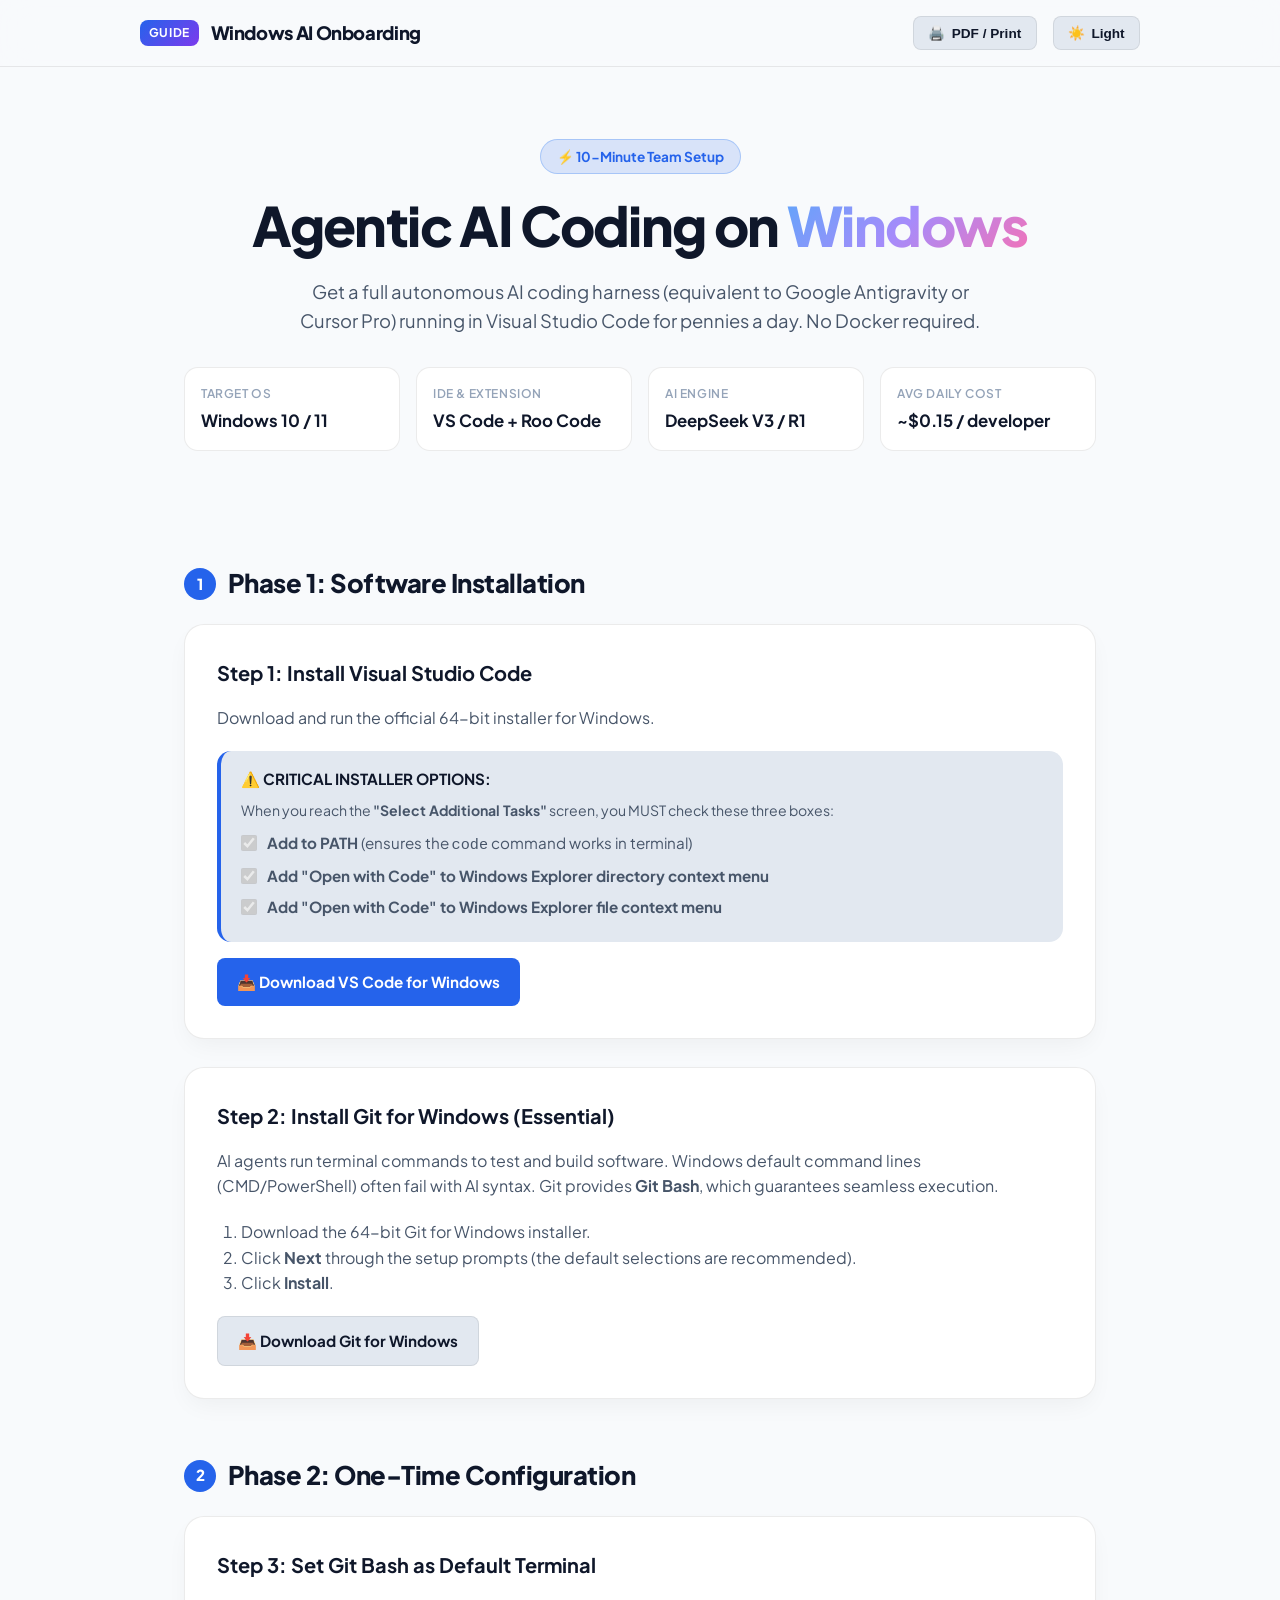
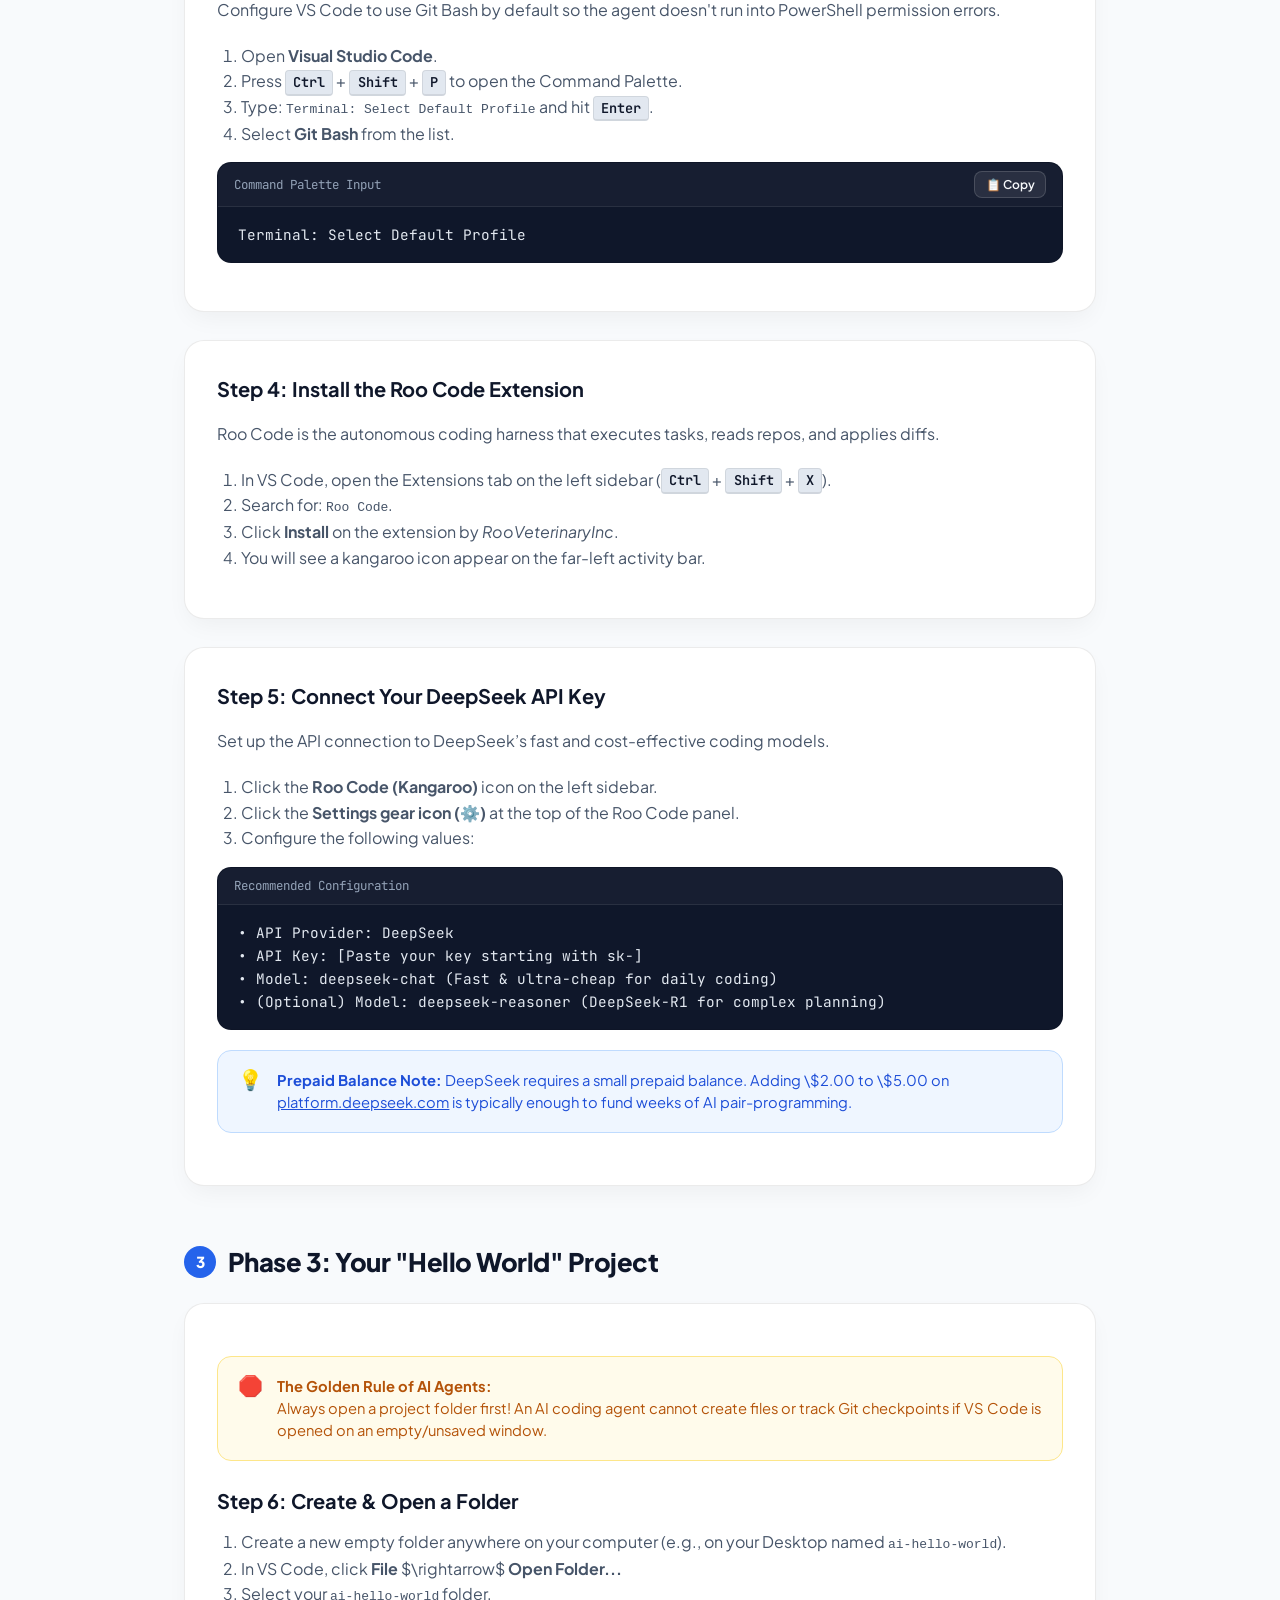
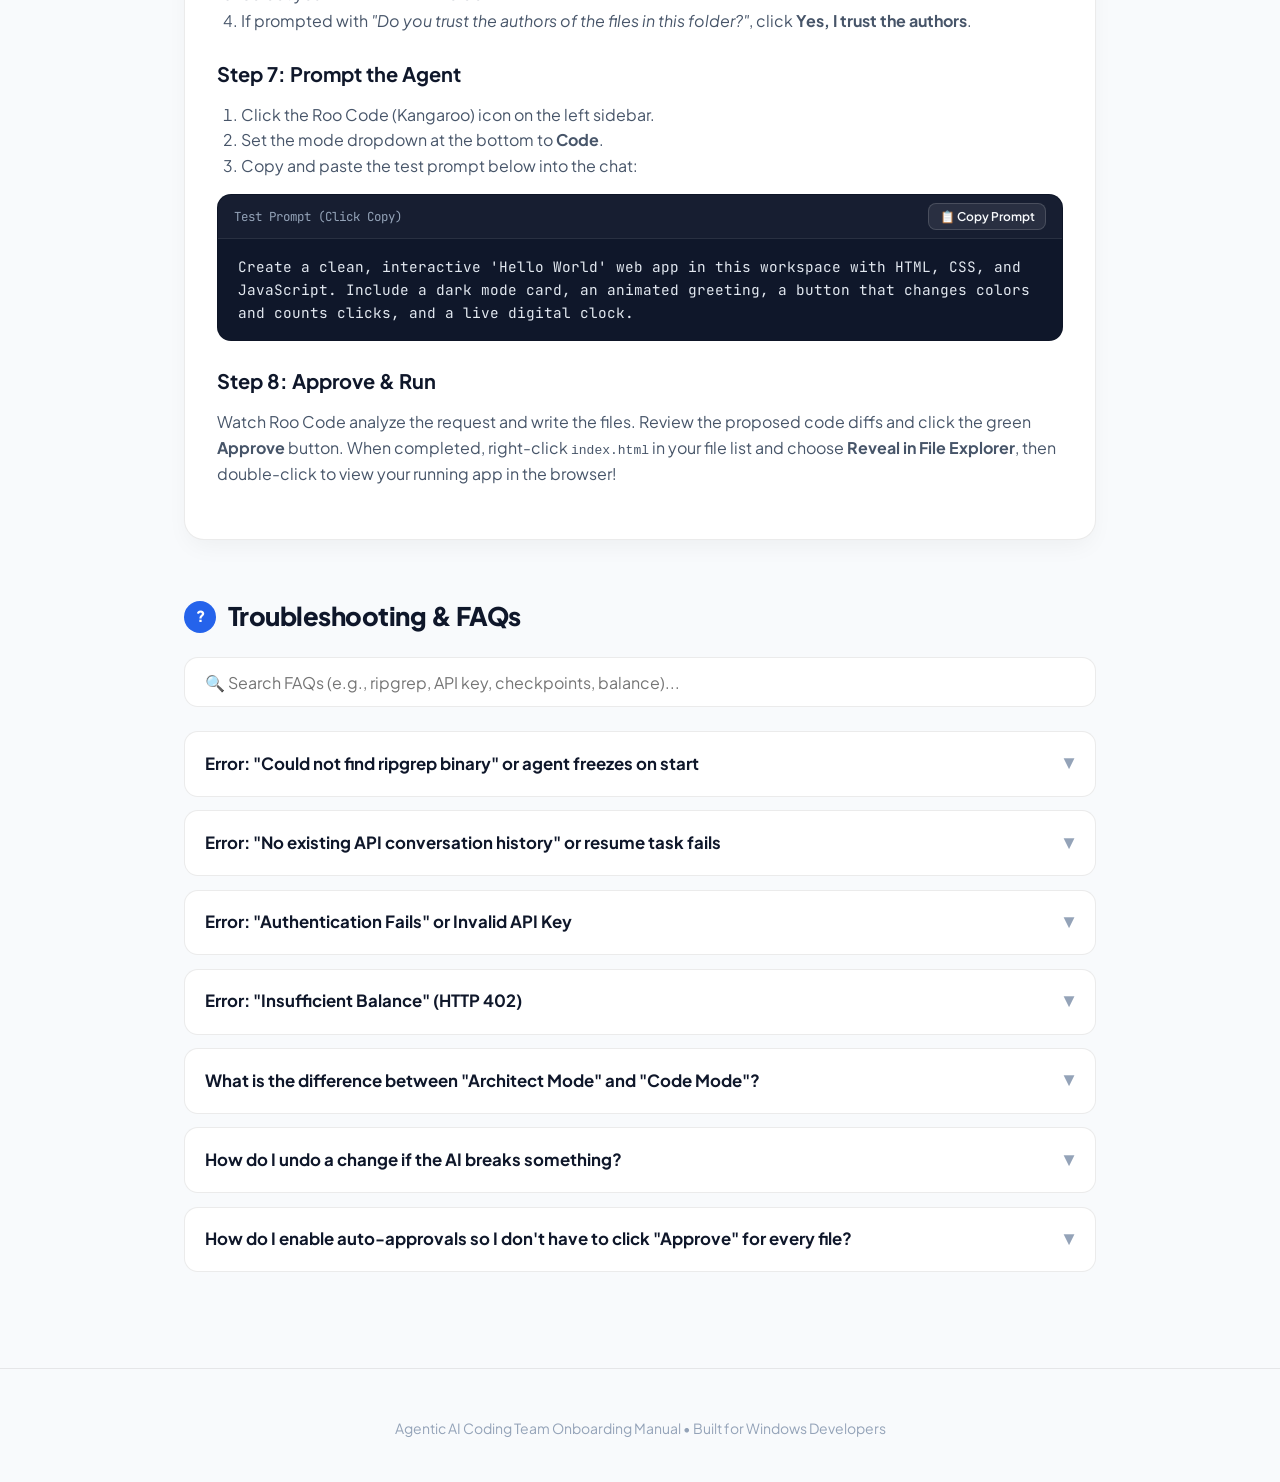
==== index.html @ ae940117 "Initial commit: Agentic AI team onboarding manual and Pomodoro demo" ====
<!DOCTYPE html>
<html lang="en">
<head>
  <meta charset="UTF-8" />
  <meta name="viewport" content="width=device-width, initial-scale=1.0" />
  <title>Agentic AI Onboarding Guide for Windows | Team Manual</title>
  <meta name="description" content="Step-by-step onboarding guide for Windows users to set up Visual Studio Code, Roo Code, and DeepSeek for agentic AI coding." />
  <link rel="preconnect" href="https://fonts.googleapis.com">
  <link rel="preconnect" href="https://fonts.gstatic.com" crossorigin>
  <link href="https://fonts.googleapis.com/css2?family=Plus+Jakarta+Sans:wght@400;500;600;700;800&family=JetBrains+Mono:wght@400;500;600&display=swap" rel="stylesheet">
  <style>
    :root {
      --bg: #090d16;
      --bg-card: #111827;
      --bg-card-hover: #172033;
      --bg-subtle: #1e293b;
      --border: rgba(255, 255, 255, 0.08);
      --border-accent: rgba(59, 130, 246, 0.3);
      --text: #f1f5f9;
      --text-muted: #94a3b8;
      --text-dim: #64748b;
      --primary: #3b82f6;
      --primary-glow: rgba(59, 130, 246, 0.2);
      --success: #10b981;
      --success-glow: rgba(16, 185, 129, 0.15);
      --warning: #f59e0b;
      --warning-glow: rgba(245, 158, 11, 0.15);
      --purple: #8b5cf6;
      --radius-sm: 8px;
      --radius-md: 14px;
      --radius-lg: 20px;
      --shadow-card: 0 10px 30px -10px rgba(0, 0, 0, 0.5);
    }

    [data-theme="light"] {
      --bg: #f8fafc;
      --bg-card: #ffffff;
      --bg-card-hover: #f1f5f9;
      --bg-subtle: #e2e8f0;
      --border: rgba(0, 0, 0, 0.08);
      --border-accent: rgba(59, 130, 246, 0.3);
      --text: #0f172a;
      --text-muted: #475569;
      --text-dim: #94a3b8;
      --primary: #2563eb;
      --primary-glow: rgba(37, 99, 235, 0.15);
      --success: #059669;
      --success-glow: rgba(5, 150, 105, 0.15);
      --warning: #d97706;
      --warning-glow: rgba(217, 119, 6, 0.15);
      --purple: #7c3aed;
      --shadow-card: 0 10px 25px -5px rgba(0, 0, 0, 0.05);
    }

    * {
      box-sizing: border-box;
      margin: 0;
      padding: 0;
    }

    body {
      font-family: 'Plus Jakarta Sans', -apple-system, BlinkMacSystemFont, sans-serif;
      background-color: var(--bg);
      color: var(--text);
      line-height: 1.6;
      transition: background-color 0.3s ease, color 0.3s ease;
      -webkit-font-smoothing: antialiased;
    }

    header.top-nav {
      position: sticky;
      top: 0;
      z-index: 50;
      backdrop-filter: blur(16px);
      -webkit-backdrop-filter: blur(16px);
      background-color: rgba(9, 13, 22, 0.8);
      border-bottom: 1px solid var(--border);
      padding: 1rem 1.5rem;
    }

    [data-theme="light"] header.top-nav {
      background-color: rgba(248, 250, 252, 0.85);
    }

    .nav-container {
      max-width: 1000px;
      margin: 0 auto;
      display: flex;
      justify-content: space-between;
      align-items: center;
    }

    .brand {
      display: flex;
      align-items: center;
      gap: 0.75rem;
      font-weight: 800;
      font-size: 1.15rem;
      letter-spacing: -0.02em;
    }

    .brand-badge {
      background: linear-gradient(135deg, var(--primary), var(--purple));
      color: white;
      padding: 0.2rem 0.55rem;
      border-radius: var(--radius-sm);
      font-size: 0.75rem;
      font-weight: 700;
      text-transform: uppercase;
      letter-spacing: 0.05em;
    }

    .nav-controls {
      display: flex;
      align-items: center;
      gap: 1rem;
    }

    .theme-toggle, .btn-print {
      background: var(--bg-subtle);
      border: 1px solid var(--border);
      color: var(--text);
      padding: 0.5rem 0.9rem;
      border-radius: var(--radius-sm);
      font-size: 0.85rem;
      font-weight: 600;
      cursor: pointer;
      display: inline-flex;
      align-items: center;
      gap: 0.4rem;
      transition: all 0.2s;
    }

    .theme-toggle:hover, .btn-print:hover {
      background: var(--bg-card-hover);
      border-color: var(--primary);
    }

    .container {
      max-width: 960px;
      margin: 0 auto;
      padding: 2.5rem 1.5rem 6rem;
    }

    .hero {
      text-align: center;
      padding: 2rem 0 3.5rem;
    }

    .hero-pill {
      display: inline-flex;
      align-items: center;
      gap: 0.5rem;
      background: var(--primary-glow);
      border: 1px solid var(--border-accent);
      color: var(--primary);
      padding: 0.35rem 1rem;
      border-radius: 9999px;
      font-size: 0.85rem;
      font-weight: 700;
      margin-bottom: 1.25rem;
    }

    .hero h1 {
      font-size: clamp(2.2rem, 5vw, 3.4rem);
      font-weight: 800;
      letter-spacing: -0.03em;
      line-height: 1.15;
      margin-bottom: 1.25rem;
    }

    .gradient-text {
      background: linear-gradient(135deg, #60a5fa 0%, #a78bfa 50%, #f472b6 100%);
      -webkit-background-clip: text;
      -webkit-text-fill-color: transparent;
    }

    .hero p {
      font-size: 1.15rem;
      color: var(--text-muted);
      max-width: 680px;
      margin: 0 auto 2rem;
    }

    .specs-grid {
      display: grid;
      grid-template-columns: repeat(auto-fit, minmax(170px, 1fr));
      gap: 1rem;
      margin-top: 1.5rem;
    }

    .spec-card {
      background: var(--bg-card);
      border: 1px solid var(--border);
      border-radius: var(--radius-md);
      padding: 1rem;
      text-align: left;
    }

    .spec-label {
      font-size: 0.75rem;
      font-weight: 600;
      color: var(--text-dim);
      text-transform: uppercase;
      letter-spacing: 0.05em;
    }

    .spec-value {
      font-size: 1.05rem;
      font-weight: 700;
      color: var(--text);
      margin-top: 0.25rem;
    }

    .section-title {
      font-size: 1.6rem;
      font-weight: 800;
      letter-spacing: -0.02em;
      margin: 3.5rem 0 1.25rem;
      display: flex;
      align-items: center;
      gap: 0.75rem;
    }

    .step-badge {
      display: inline-flex;
      align-items: center;
      justify-content: center;
      width: 32px;
      height: 32px;
      background: var(--primary);
      color: white;
      border-radius: 50%;
      font-size: 0.95rem;
      font-weight: 800;
    }

    .card {
      background: var(--bg-card);
      border: 1px solid var(--border);
      border-radius: var(--radius-lg);
      padding: 2rem;
      margin-bottom: 1.75rem;
      box-shadow: var(--shadow-card);
      transition: border-color 0.2s;
    }

    .card:hover {
      border-color: rgba(255, 255, 255, 0.15);
    }

    [data-theme="light"] .card:hover {
      border-color: rgba(0, 0, 0, 0.15);
    }

    .card-header {
      display: flex;
      justify-content: space-between;
      align-items: flex-start;
      margin-bottom: 1rem;
    }

    .card-title {
      font-size: 1.25rem;
      font-weight: 700;
    }

    .card p {
      color: var(--text-muted);
      margin-bottom: 1.25rem;
    }

    .checklist-box {
      background: var(--bg-subtle);
      border-radius: var(--radius-md);
      padding: 1rem 1.25rem;
      margin: 1rem 0;
      border-left: 4px solid var(--primary);
    }

    .checklist-title {
      font-weight: 700;
      font-size: 0.95rem;
      margin-bottom: 0.5rem;
      color: var(--text);
    }

    .check-item {
      display: flex;
      align-items: flex-start;
      gap: 0.6rem;
      margin: 0.4rem 0;
      font-size: 0.95rem;
      color: var(--text-muted);
    }

    .check-item input[type="checkbox"] {
      margin-top: 0.25rem;
      accent-color: var(--primary);
      width: 16px;
      height: 16px;
      cursor: pointer;
    }

    .alert {
      border-radius: var(--radius-md);
      padding: 1.15rem 1.25rem;
      margin: 1.25rem 0;
      display: flex;
      gap: 0.9rem;
      font-size: 0.92rem;
      line-height: 1.5;
    }

    .alert-warning {
      background: var(--warning-glow);
      border: 1px solid rgba(245, 158, 11, 0.3);
      color: #fbbf24;
    }

    [data-theme="light"] .alert-warning {
      color: #b45309;
      background: #fffbeb;
      border-color: #fde68a;
    }

    .alert-info {
      background: var(--primary-glow);
      border: 1px solid var(--border-accent);
      color: #93c5fd;
    }

    [data-theme="light"] .alert-info {
      color: #1d4ed8;
      background: #eff6ff;
      border-color: #bfdbfe;
    }

    .alert-icon {
      font-size: 1.25rem;
      line-height: 1;
    }

    .btn {
      display: inline-flex;
      align-items: center;
      gap: 0.5rem;
      background: var(--primary);
      color: white;
      text-decoration: none;
      font-weight: 700;
      font-size: 0.95rem;
      padding: 0.75rem 1.25rem;
      border-radius: var(--radius-sm);
      transition: all 0.2s;
      border: none;
      cursor: pointer;
    }

    .btn:hover {
      filter: brightness(1.15);
      transform: translateY(-1px);
    }

    .btn-secondary {
      background: var(--bg-subtle);
      color: var(--text);
      border: 1px solid var(--border);
    }

    .btn-secondary:hover {
      background: var(--bg-card-hover);
      border-color: var(--primary);
    }

    .code-block {
      background: #020617;
      border: 1px solid var(--border);
      border-radius: var(--radius-md);
      margin: 1rem 0;
      overflow: hidden;
    }

    [data-theme="light"] .code-block {
      background: #0f172a;
      color: #f8fafc;
    }

    .code-header {
      display: flex;
      justify-content: space-between;
      align-items: center;
      padding: 0.5rem 1rem;
      background: rgba(255, 255, 255, 0.03);
      border-bottom: 1px solid rgba(255, 255, 255, 0.08);
      font-family: 'JetBrains Mono', monospace;
      font-size: 0.78rem;
      color: #94a3b8;
    }

    .code-content {
      padding: 1rem 1.25rem;
      font-family: 'JetBrains Mono', monospace;
      font-size: 0.9rem;
      overflow-x: auto;
      color: #e2e8f0;
      white-space: pre-wrap;
      word-break: break-word;
    }

    .btn-copy {
      background: rgba(255, 255, 255, 0.08);
      border: 1px solid rgba(255, 255, 255, 0.15);
      color: #f8fafc;
      padding: 0.3rem 0.65rem;
      border-radius: var(--radius-sm);
      font-size: 0.75rem;
      font-family: 'Plus Jakarta Sans', sans-serif;
      font-weight: 600;
      cursor: pointer;
      display: inline-flex;
      align-items: center;
      gap: 0.35rem;
      transition: all 0.2s;
    }

    .btn-copy:hover {
      background: rgba(255, 255, 255, 0.18);
    }

    .btn-copy.copied {
      background: var(--success);
      color: white;
      border-color: var(--success);
    }

    kbd {
      background: var(--bg-subtle);
      border: 1px solid var(--border);
      border-bottom: 2px solid var(--border);
      padding: 0.15rem 0.45rem;
      border-radius: 4px;
      font-family: 'JetBrains Mono', monospace;
      font-size: 0.85rem;
      font-weight: 600;
      color: var(--text);
    }

    .faq-search-wrapper {
      margin-bottom: 1.5rem;
    }

    .faq-search-input {
      width: 100%;
      background: var(--bg-card);
      border: 1px solid var(--border);
      border-radius: var(--radius-md);
      padding: 0.85rem 1.25rem;
      color: var(--text);
      font-size: 1rem;
      font-family: inherit;
      outline: none;
      transition: border-color 0.2s;
    }

    .faq-search-input:focus {
      border-color: var(--primary);
    }

    .faq-group {
      display: flex;
      flex-direction: column;
      gap: 0.85rem;
    }

    details.faq-item {
      background: var(--bg-card);
      border: 1px solid var(--border);
      border-radius: var(--radius-md);
      overflow: hidden;
      transition: border-color 0.2s, background-color 0.2s;
    }

    details.faq-item[open] {
      border-color: var(--border-accent);
      background: var(--bg-card-hover);
    }

    details.faq-item summary {
      padding: 1.15rem 1.25rem;
      font-weight: 700;
      font-size: 1.05rem;
      cursor: pointer;
      list-style: none;
      display: flex;
      justify-content: space-between;
      align-items: center;
      user-select: none;
    }

    details.faq-item summary::-webkit-details-marker {
      display: none;
    }

    .faq-chevron {
      transition: transform 0.2s ease;
      font-size: 0.9rem;
      color: var(--text-dim);
    }

    details.faq-item[open] .faq-chevron {
      transform: rotate(180deg);
      color: var(--primary);
    }

    .faq-body {
      padding: 0 1.25rem 1.25rem;
      color: var(--text-muted);
      font-size: 0.95rem;
      border-top: 1px solid rgba(255, 255, 255, 0.05);
      padding-top: 1rem;
    }

    .faq-body ol, .faq-body ul {
      margin-left: 1.25rem;
      margin-top: 0.5rem;
    }

    .faq-body li {
      margin-bottom: 0.35rem;
    }

    footer.site-footer {
      text-align: center;
      padding: 3rem 0;
      border-top: 1px solid var(--border);
      color: var(--text-dim);
      font-size: 0.875rem;
    }

    @media print {
      body { background: #fff; color: #000; }
      header.top-nav, .theme-toggle, .btn-print, .btn-copy, .faq-search-wrapper { display: none; }
      .card { box-shadow: none; border: 1px solid #ccc; page-break-inside: avoid; }
      details.faq-item { border: 1px solid #ccc; }
      details.faq-item[open] { background: none; }
      .faq-body { display: block !important; }
    }
  </style>
</head>
<body>

  <!-- Navigation Bar -->
  <header class="top-nav">
    <div class="nav-container">
      <div class="brand">
        <span class="brand-badge">Guide</span>
        <span>Windows AI Onboarding</span>
      </div>
      <div class="nav-controls">
        <button class="btn-print" onclick="window.print()" title="Print or Save as PDF">
          🖨️ <span>PDF / Print</span>
        </button>
        <button class="theme-toggle" id="themeToggle" title="Toggle Light/Dark Mode">
          🌙 <span id="themeText">Dark</span>
        </button>
      </div>
    </div>
  </header>

  <main class="container">
    
    <!-- Hero Header -->
    <section class="hero">
      <div class="hero-pill">⚡ 10-Minute Team Setup</div>
      <h1>Agentic AI Coding on <span class="gradient-text">Windows</span></h1>
      <p>
        Get a full autonomous AI coding harness (equivalent to Google Antigravity or Cursor Pro) running in Visual Studio Code for pennies a day. No Docker required.
      </p>

      <div class="specs-grid">
        <div class="spec-card">
          <div class="spec-label">Target OS</div>
          <div class="spec-value">Windows 10 / 11</div>
        </div>
        <div class="spec-card">
          <div class="spec-label">IDE & Extension</div>
          <div class="spec-value">VS Code + Roo Code</div>
        </div>
        <div class="spec-card">
          <div class="spec-label">AI Engine</div>
          <div class="spec-value">DeepSeek V3 / R1</div>
        </div>
        <div class="spec-card">
          <div class="spec-label">Avg Daily Cost</div>
          <div class="spec-value">~$0.15 / developer</div>
        </div>
      </div>
    </section>

    <!-- Phase 1: Prerequisites -->
    <h2 class="section-title">
      <span class="step-badge">1</span> Phase 1: Software Installation
    </h2>

    <div class="card">
      <div class="card-header">
        <div class="card-title">Step 1: Install Visual Studio Code</div>
      </div>
      <p>Download and run the official 64-bit installer for Windows.</p>

      <div class="checklist-box">
        <div class="checklist-title">⚠️ CRITICAL INSTALLER OPTIONS:</div>
        <p style="font-size:0.88rem; margin-bottom:0.6rem; color:var(--text-muted)">
          When you reach the <strong>"Select Additional Tasks"</strong> screen, you MUST check these three boxes:
        </p>
        <label class="check-item">
          <input type="checkbox" checked disabled>
          <span><strong>Add to PATH</strong> (ensures the <code>code</code> command works in terminal)</span>
        </label>
        <label class="check-item">
          <input type="checkbox" checked disabled>
          <span><strong>Add "Open with Code" to Windows Explorer directory context menu</strong></span>
        </label>
        <label class="check-item">
          <input type="checkbox" checked disabled>
          <span><strong>Add "Open with Code" to Windows Explorer file context menu</strong></span>
        </label>
      </div>

      <a href="https://code.visualstudio.com/" target="_blank" rel="noopener" class="btn">
        📥 Download VS Code for Windows
      </a>
    </div>

    <div class="card">
      <div class="card-header">
        <div class="card-title">Step 2: Install Git for Windows (Essential)</div>
      </div>
      <p>
        AI agents run terminal commands to test and build software. Windows default command lines (CMD/PowerShell) often fail with AI syntax. Git provides <strong>Git Bash</strong>, which guarantees seamless execution.
      </p>

      <ol style="margin-left:1.5rem; color:var(--text-muted); margin-bottom:1.25rem;">
        <li>Download the 64-bit Git for Windows installer.</li>
        <li>Click <strong>Next</strong> through the setup prompts (the default selections are recommended).</li>
        <li>Click <strong>Install</strong>.</li>
      </ol>

      <a href="https://git-scm.com/download/win" target="_blank" rel="noopener" class="btn btn-secondary">
        📥 Download Git for Windows
      </a>
    </div>

    <!-- Phase 2: Configuration -->
    <h2 class="section-title">
      <span class="step-badge">2</span> Phase 2: One-Time Configuration
    </h2>

    <div class="card">
      <div class="card-header">
        <div class="card-title">Step 3: Set Git Bash as Default Terminal</div>
      </div>
      <p>Configure VS Code to use Git Bash by default so the agent doesn't run into PowerShell permission errors.</p>

      <ol style="margin-left:1.5rem; color:var(--text-muted); margin-bottom:1rem;">
        <li>Open <strong>Visual Studio Code</strong>.</li>
        <li>Press <kbd>Ctrl</kbd> + <kbd>Shift</kbd> + <kbd>P</kbd> to open the Command Palette.</li>
        <li>Type: <code>Terminal: Select Default Profile</code> and hit <kbd>Enter</kbd>.</li>
        <li>Select <strong>Git Bash</strong> from the list.</li>
      </ol>

      <div class="code-block">
        <div class="code-header">
          <span>Command Palette Input</span>
          <button class="btn-copy" onclick="copyText(this, 'Terminal: Select Default Profile')">📋 Copy</button>
        </div>
        <div class="code-content">Terminal: Select Default Profile</div>
      </div>
    </div>

    <div class="card">
      <div class="card-header">
        <div class="card-title">Step 4: Install the Roo Code Extension</div>
      </div>
      <p>Roo Code is the autonomous coding harness that executes tasks, reads repos, and applies diffs.</p>

      <ol style="margin-left:1.5rem; color:var(--text-muted); margin-bottom:1rem;">
        <li>In VS Code, open the Extensions tab on the left sidebar (<kbd>Ctrl</kbd> + <kbd>Shift</kbd> + <kbd>X</kbd>).</li>
        <li>Search for: <code>Roo Code</code>.</li>
        <li>Click <strong>Install</strong> on the extension by <em>RooVeterinaryInc</em>.</li>
        <li>You will see a kangaroo icon appear on the far-left activity bar.</li>
      </ol>
    </div>

    <div class="card">
      <div class="card-header">
        <div class="card-title">Step 5: Connect Your DeepSeek API Key</div>
      </div>
      <p>Set up the API connection to DeepSeek’s fast and cost-effective coding models.</p>

      <ol style="margin-left:1.5rem; color:var(--text-muted); margin-bottom:1rem;">
        <li>Click the <strong>Roo Code (Kangaroo)</strong> icon on the left sidebar.</li>
        <li>Click the <strong>Settings gear icon (⚙️)</strong> at the top of the Roo Code panel.</li>
        <li>Configure the following values:</li>
      </ol>

      <div class="code-block">
        <div class="code-header">
          <span>Recommended Configuration</span>
        </div>
        <div class="code-content">• API Provider: DeepSeek
• API Key: [Paste your key starting with sk-]
• Model: deepseek-chat (Fast & ultra-cheap for daily coding)
• (Optional) Model: deepseek-reasoner (DeepSeek-R1 for complex planning)</div>
      </div>

      <div class="alert alert-info">
        <span class="alert-icon">💡</span>
        <div>
          <strong>Prepaid Balance Note:</strong> DeepSeek requires a small prepaid balance. Adding \$2.00 to \$5.00 on <a href="https://platform.deepseek.com" target="_blank" style="color:inherit; text-decoration:underline;">platform.deepseek.com</a> is typically enough to fund weeks of AI pair-programming.
        </div>
      </div>
    </div>

    <!-- Phase 3: First Project -->
    <h2 class="section-title">
      <span class="step-badge">3</span> Phase 3: Your "Hello World" Project
    </h2>

    <div class="card">
      <div class="alert alert-warning">
        <span class="alert-icon">🛑</span>
        <div>
          <strong>The Golden Rule of AI Agents:</strong><br>
          Always open a project folder first! An AI coding agent cannot create files or track Git checkpoints if VS Code is opened on an empty/unsaved window.
        </div>
      </div>

      <div class="card-title" style="margin-top:1.5rem; margin-bottom:0.75rem;">Step 6: Create & Open a Folder</div>
      <ol style="margin-left:1.5rem; color:var(--text-muted); margin-bottom:1.25rem;">
        <li>Create a new empty folder anywhere on your computer (e.g., on your Desktop named <code>ai-hello-world</code>).</li>
        <li>In VS Code, click <strong>File</strong> $\rightarrow$ <strong>Open Folder...</strong></li>
        <li>Select your <code>ai-hello-world</code> folder.</li>
        <li>If prompted with <em>"Do you trust the authors of the files in this folder?"</em>, click <strong>Yes, I trust the authors</strong>.</li>
      </ol>

      <div class="card-title" style="margin-top:1.5rem; margin-bottom:0.75rem;">Step 7: Prompt the Agent</div>
      <ol style="margin-left:1.5rem; color:var(--text-muted); margin-bottom:1rem;">
        <li>Click the Roo Code (Kangaroo) icon on the left sidebar.</li>
        <li>Set the mode dropdown at the bottom to <strong>Code</strong>.</li>
        <li>Copy and paste the test prompt below into the chat:</li>
      </ol>

      <div class="code-block">
        <div class="code-header">
          <span>Test Prompt (Click Copy)</span>
          <button class="btn-copy" onclick="copyText(this, 'Create a clean, interactive \'Hello World\' web app in this workspace with HTML, CSS, and JavaScript. Include a dark mode card, an animated greeting, a button that changes colors and counts clicks, and a live digital clock.')">📋 Copy Prompt</button>
        </div>
        <div class="code-content">Create a clean, interactive 'Hello World' web app in this workspace with HTML, CSS, and JavaScript. Include a dark mode card, an animated greeting, a button that changes colors and counts clicks, and a live digital clock.</div>
      </div>

      <div class="card-title" style="margin-top:1.5rem; margin-bottom:0.75rem;">Step 8: Approve & Run</div>
      <p>
        Watch Roo Code analyze the request and write the files. Review the proposed code diffs and click the green <strong>Approve</strong> button. When completed, right-click <code>index.html</code> in your file list and choose <strong>Reveal in File Explorer</strong>, then double-click to view your running app in the browser!
      </p>
    </div>

    <!-- Phase 4: FAQs -->
    <h2 class="section-title">
      <span class="step-badge">?</span> Troubleshooting & FAQs
    </h2>

    <div class="faq-search-wrapper">
      <input type="text" id="faqSearch" class="faq-search-input" placeholder="🔍 Search FAQs (e.g., ripgrep, API key, checkpoints, balance)..." />
    </div>

    <div class="faq-group" id="faqGroup">

      <details class="faq-item" name="faq">
        <summary>
          <span>Error: "Could not find ripgrep binary" or agent freezes on start</span>
          <span class="faq-chevron">▼</span>
        </summary>
        <div class="faq-body">
          <p><strong>Cause:</strong> VS Code recently relocated its internal search binary, or the terminal environment wasn't reloaded after installation.</p>
          <p><strong>Fix:</strong></p>
          <ol>
            <li>Close Visual Studio Code completely.</li>
            <li>Reopen VS Code from your Windows Start Menu.</li>
            <li>Open your project folder (<kbd>File</kbd> $\rightarrow$ <kbd>Open Folder...</kbd>).</li>
            <li>Click the <strong><code>+</code> (New Task)</strong> button at the top of the Roo Code panel to start clean.</li>
          </ol>
        </div>
      </details>

      <details class="faq-item" name="faq">
        <summary>
          <span>Error: "No existing API conversation history" or resume task fails</span>
          <span class="faq-chevron">▼</span>
        </summary>
        <div class="faq-body">
          <p><strong>Cause:</strong> If a task was interrupted or failed before sending its first message, there is no conversation history on disk to resume.</p>
          <p><strong>Fix:</strong> Never click "Resume Task" on a broken/aborted task. Always click the <strong><code>+</code> (New Task)</strong> icon at the top of Roo Code to start fresh.</p>
        </div>
      </details>

      <details class="faq-item" name="faq">
        <summary>
          <span>Error: "Authentication Fails" or Invalid API Key</span>
          <span class="faq-chevron">▼</span>
        </summary>
        <div class="faq-body">
          <p><strong>Fix:</strong></p>
          <ol>
            <li>Click the <strong>Settings (⚙️)</strong> icon at the top of the Roo Code panel.</li>
            <li>Clear the API key field completely.</li>
            <li>Copy your DeepSeek key directly from <a href="https://platform.deepseek.com" target="_blank">platform.deepseek.com</a>.</li>
            <li>Paste it back in, ensuring there are <strong>no accidental spaces</strong> before or after the key.</li>
            <li>Ensure the key begins with <code>sk-</code>.</li>
          </ol>
        </div>
      </details>

      <details class="faq-item" name="faq">
        <summary>
          <span>Error: "Insufficient Balance" (HTTP 402)</span>
          <span class="faq-chevron">▼</span>
        </summary>
        <div class="faq-body">
          <p><strong>Cause:</strong> The DeepSeek API is prepaid. If your balance is \$0.00, it cannot generate completions.</p>
          <p><strong>Fix:</strong> Log in to <a href="https://platform.deepseek.com" target="_blank">platform.deepseek.com</a> $\rightarrow$ Top up $\rightarrow$ add \$2 to \$5. DeepSeek is extremely cheap, and a small deposit typically lasts for weeks of heavy development.</p>
        </div>
      </details>

      <details class="faq-item" name="faq">
        <summary>
          <span>What is the difference between "Architect Mode" and "Code Mode"?</span>
          <span class="faq-chevron">▼</span>
        </summary>
        <div class="faq-body">
          <p><strong>Architect Mode (Planning):</strong> The AI reads your files, investigates dependencies, and creates an implementation plan <em>without touching your code</em>. Use this when planning a new feature or refactoring.</p>
          <p><strong>Code Mode (Execution):</strong> The AI writes code, creates files, and runs terminal commands. Use this when you are ready to build.</p>
          <p>💡 <em>Best Practice:</em> Start complex requests in Architect Mode first, review the plan, and then switch to Code Mode to implement it.</p>
        </div>
      </details>

      <details class="faq-item" name="faq">
        <summary>
          <span>How do I undo a change if the AI breaks something?</span>
          <span class="faq-chevron">▼</span>
        </summary>
        <div class="faq-body">
          <p>Roo Code automatically creates a shadow Git checkpoint before every action.</p>
          <p>To undo: Look at the bottom of the task conversation in the Roo Code panel. You will see checkpoint timestamps (e.g. <em>"Checkpoint created 2m ago"</em>). Click the checkpoint button to restore your project files back to that exact second.</p>
        </div>
      </details>

      <details class="faq-item" name="faq">
        <summary>
          <span>How do I enable auto-approvals so I don't have to click "Approve" for every file?</span>
          <span class="faq-chevron">▼</span>
        </summary>
        <div class="faq-body">
          <p>In Roo Code Settings (⚙️), scroll down to <strong>Auto-Approval Settings</strong>:</p>
          <ul>
            <li>☑️ <strong>Always approve read-only operations</strong> (Safe — reading files, searching code)</li>
            <li>☑️ <strong>Always approve file writes</strong> (Convenient — automatically applies edits)</li>
            <li>⚠️ <em>Keep "Execute terminal commands" manual</em> until you are familiar with the tool.</li>
          </ul>
        </div>
      </details>

    </div>

  </main>

  <footer class="site-footer">
    <p>Agentic AI Coding Team Onboarding Manual • Built for Windows Developers</p>
  </footer>

  <script>
    const themeToggle = document.getElementById('themeToggle');
    const themeText = document.getElementById('themeText');
    
    function setTheme(theme) {
      document.documentElement.setAttribute('data-theme', theme);
      localStorage.setItem('theme', theme);
      themeText.textContent = theme === 'light' ? 'Light' : 'Dark';
      themeToggle.innerHTML = theme === 'light' ? '☀️ <span>Light</span>' : '🌙 <span>Dark</span>';
    }

    const savedTheme = localStorage.getItem('theme') || (window.matchMedia('(prefers-color-scheme: light)').matches ? 'light' : 'dark');
    setTheme(savedTheme);

    themeToggle.addEventListener('click', () => {
      const current = document.documentElement.getAttribute('data-theme');
      setTheme(current === 'light' ? 'dark' : 'light');
    });

    function copyText(btn, text) {
      navigator.clipboard.writeText(text).then(() => {
        const originalText = btn.innerHTML;
        btn.innerHTML = '✓ Copied!';
        btn.classList.add('copied');
        setTimeout(() => {
          btn.innerHTML = originalText;
          btn.classList.remove('copied');
        }, 2000);
      });
    }

    const faqSearch = document.getElementById('faqSearch');
    const faqItems = document.querySelectorAll('.faq-item');

    faqSearch.addEventListener('input', (e) => {
      const query = e.target.value.toLowerCase().trim();
      faqItems.forEach(item => {
        const text = item.textContent.toLowerCase();
        if (text.includes(query)) {
          item.style.display = 'block';
          if (query.length > 2) item.setAttribute('open', '');
        } else {
          item.style.display = 'none';
        }
      });
    });
  </script>
</body>
</html>
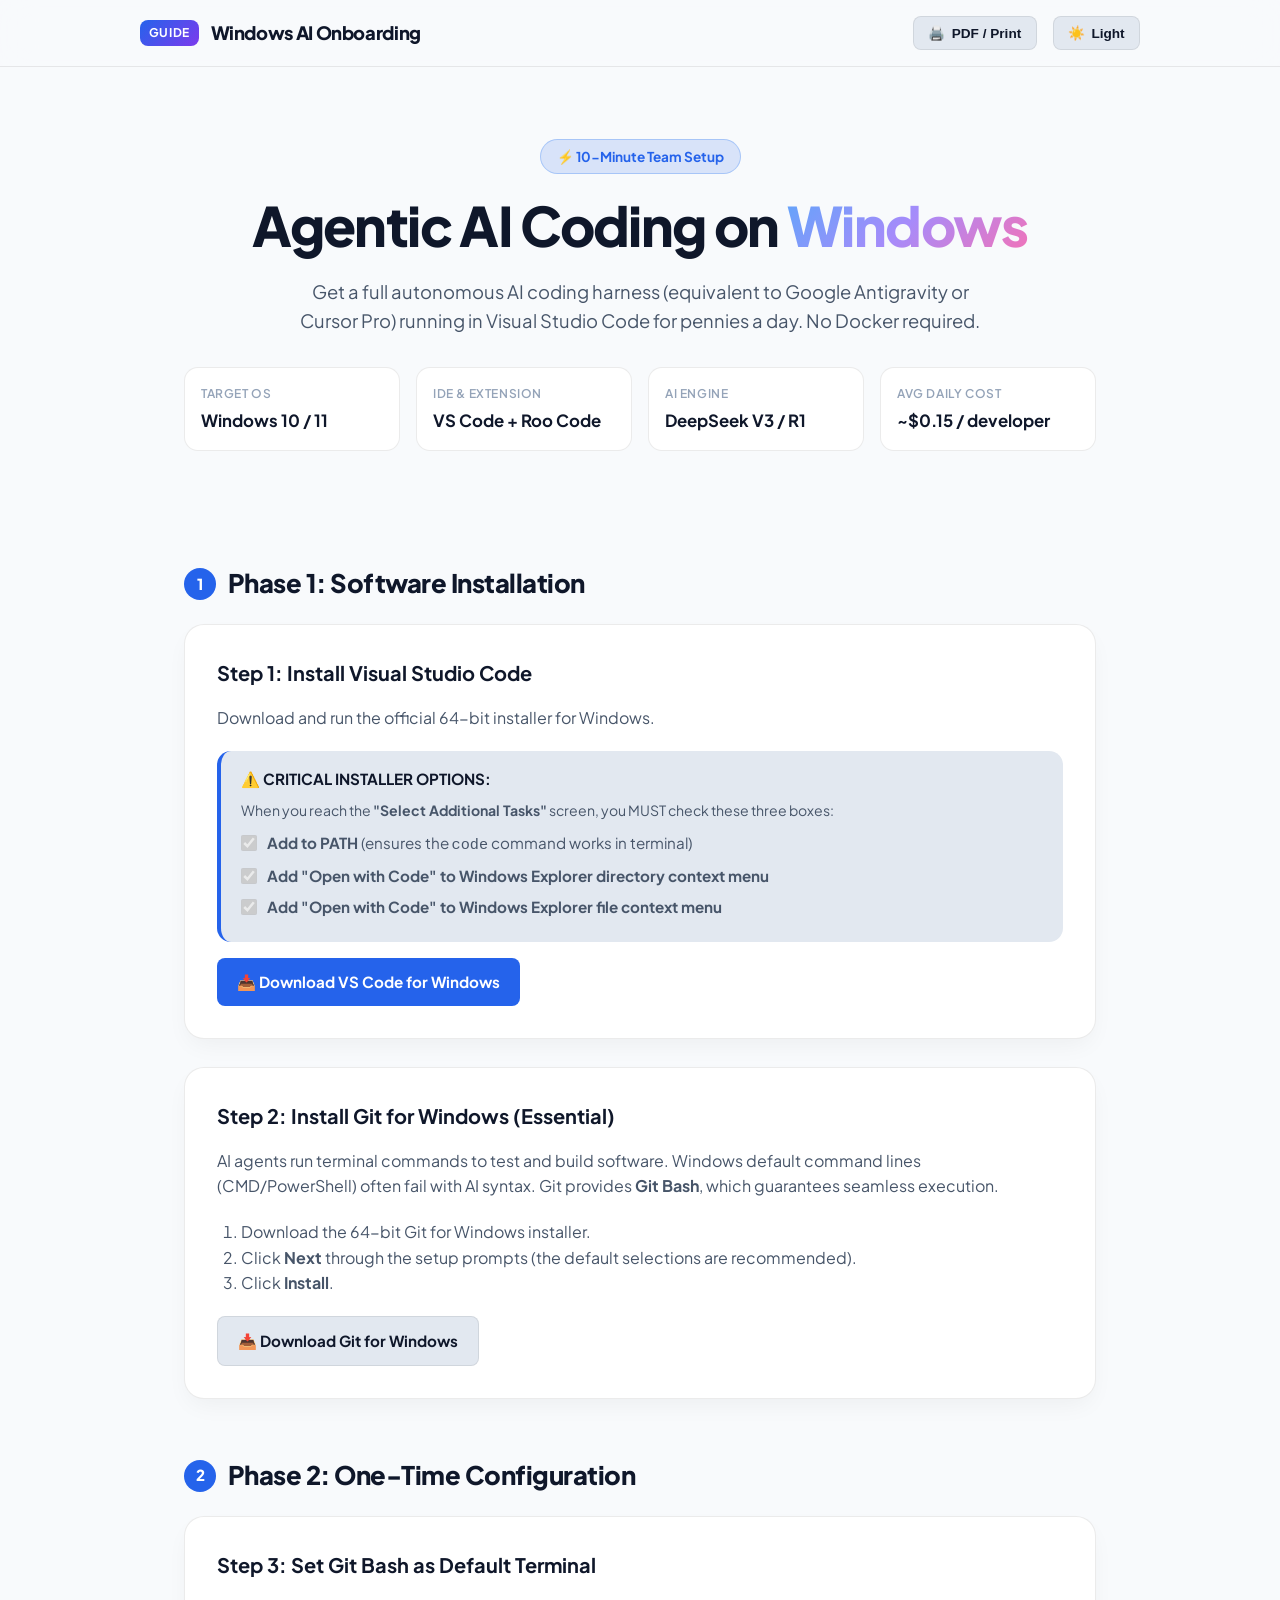
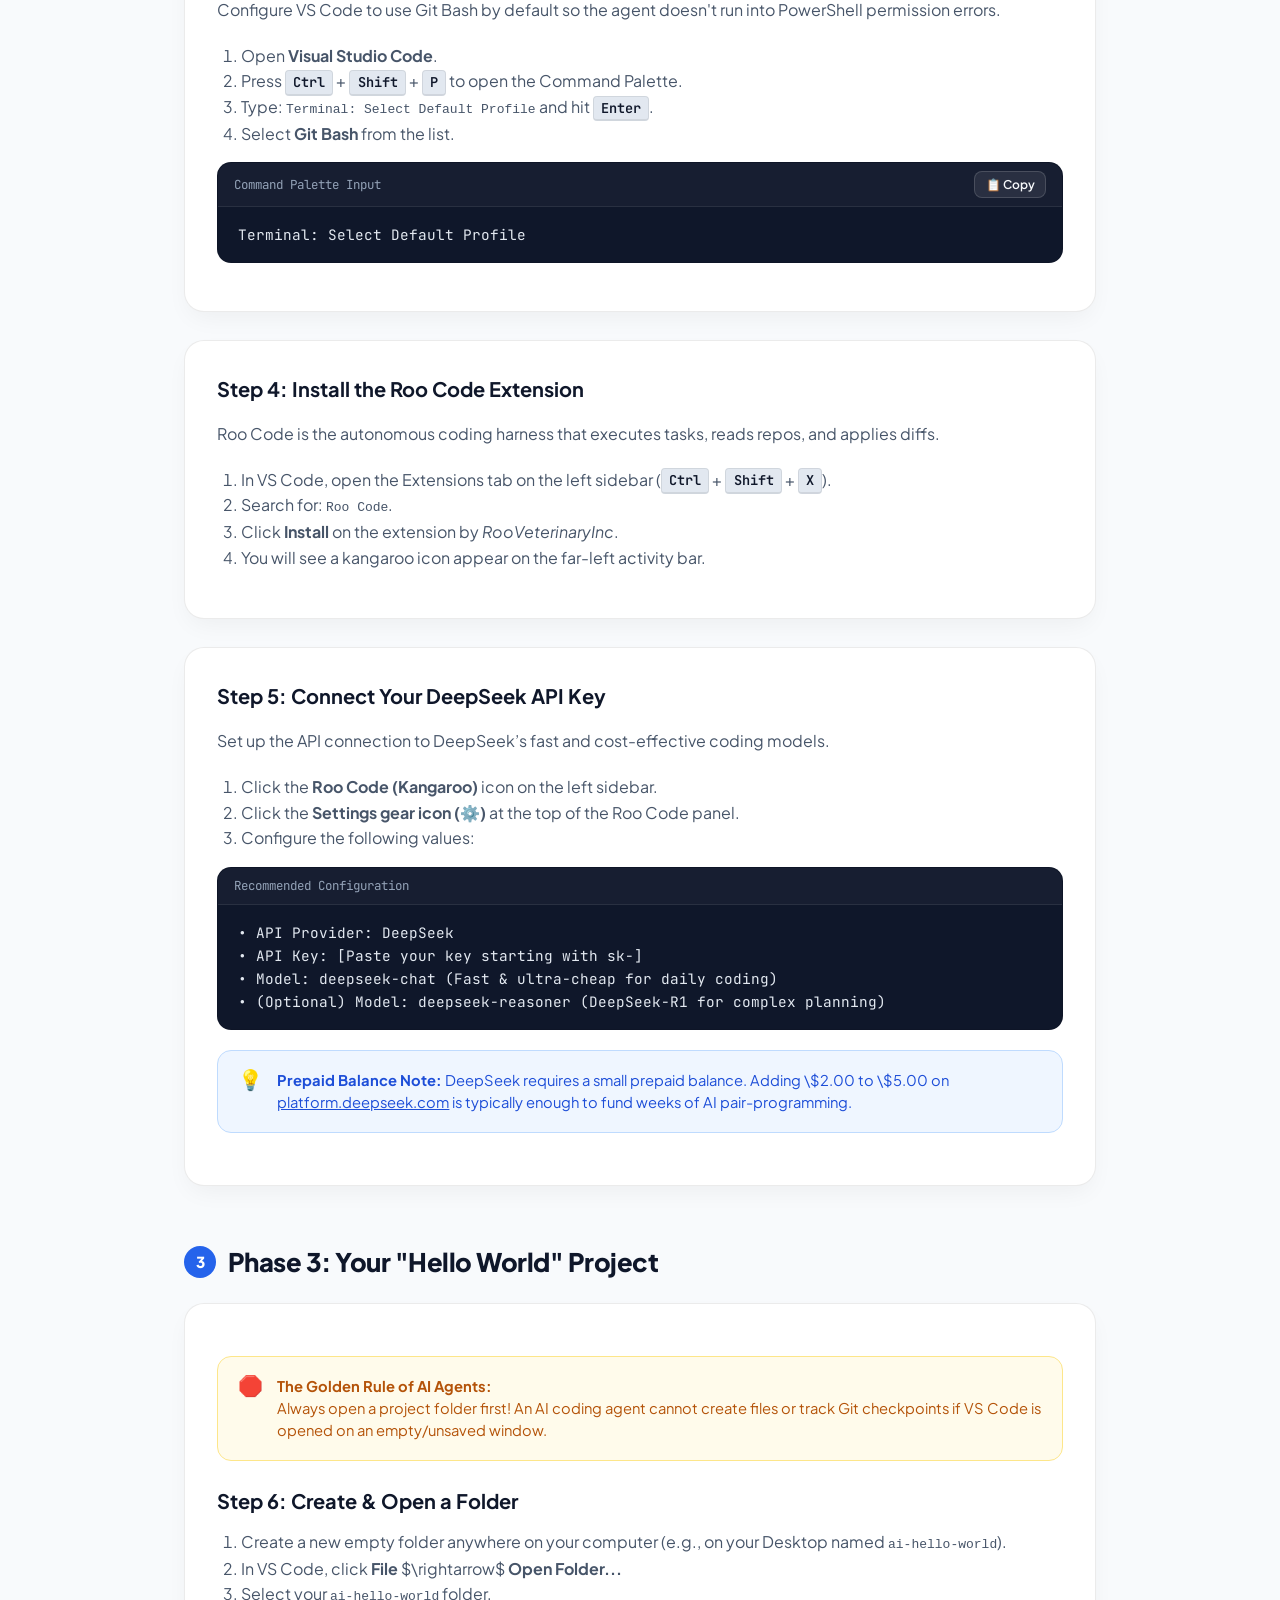
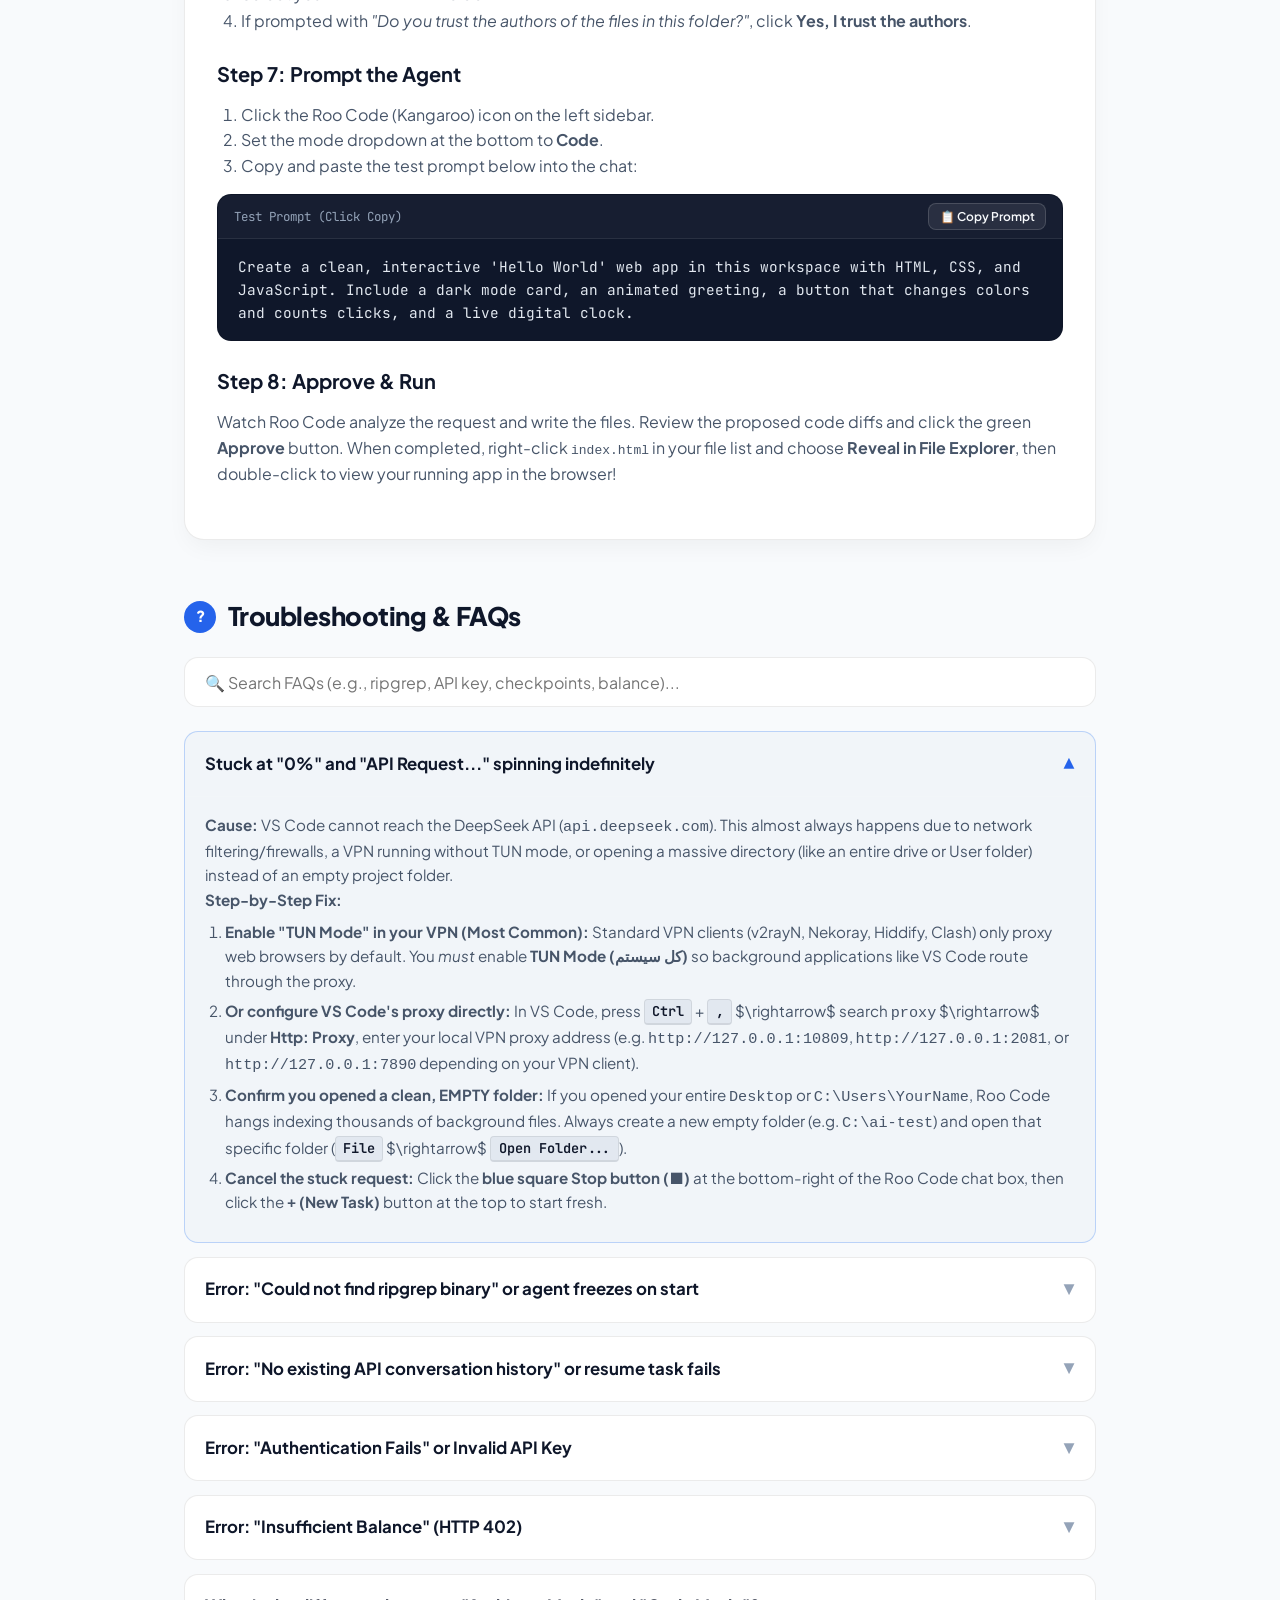
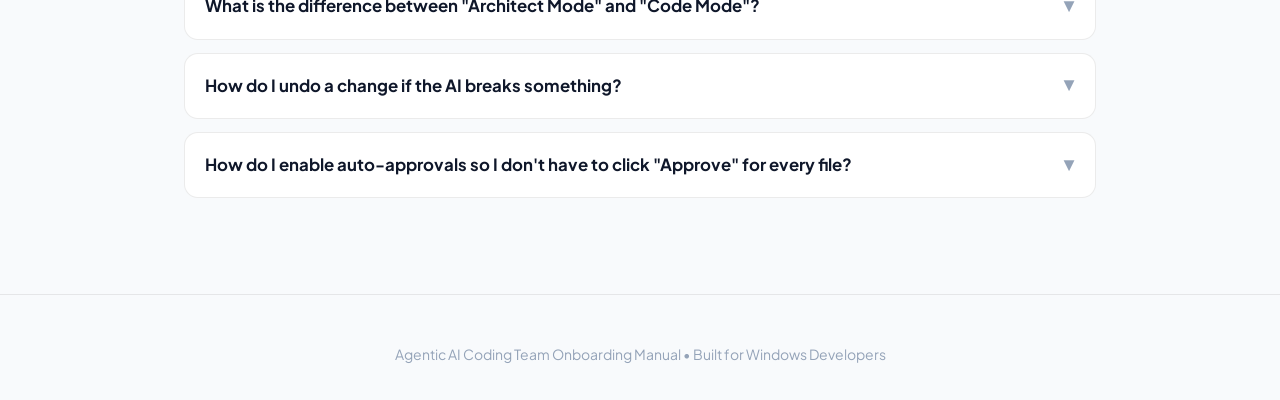
==== commit 44a70e83: "Add FAQ: Troubleshooting 0% API Request indefinite spinning" ====
--- a/index.html
+++ b/index.html
@@ -777,6 +777,23 @@
 
     <div class="faq-group" id="faqGroup">
 
+      <details class="faq-item" name="faq" open>
+        <summary>
+          <span>Stuck at "0%" and "API Request..." spinning indefinitely</span>
+          <span class="faq-chevron">▼</span>
+        </summary>
+        <div class="faq-body">
+          <p><strong>Cause:</strong> VS Code cannot reach the DeepSeek API (<code>api.deepseek.com</code>). This almost always happens due to network filtering/firewalls, a VPN running without TUN mode, or opening a massive directory (like an entire drive or User folder) instead of an empty project folder.</p>
+          <p><strong>Step-by-Step Fix:</strong></p>
+          <ol>
+            <li><strong>Enable "TUN Mode" in your VPN (Most Common):</strong> Standard VPN clients (v2rayN, Nekoray, Hiddify, Clash) only proxy web browsers by default. You <em>must</em> enable <strong>TUN Mode (کل سیستم)</strong> so background applications like VS Code route through the proxy.</li>
+            <li><strong>Or configure VS Code's proxy directly:</strong> In VS Code, press <kbd>Ctrl</kbd> + <kbd>,</kbd> $\rightarrow$ search <code>proxy</code> $\rightarrow$ under <strong>Http: Proxy</strong>, enter your local VPN proxy address (e.g. <code>http://127.0.0.1:10809</code>, <code>http://127.0.0.1:2081</code>, or <code>http://127.0.0.1:7890</code> depending on your VPN client).</li>
+            <li><strong>Confirm you opened a clean, EMPTY folder:</strong> If you opened your entire <code>Desktop</code> or <code>C:\Users\YourName</code>, Roo Code hangs indexing thousands of background files. Always create a new empty folder (e.g. <code>C:\ai-test</code>) and open that specific folder (<kbd>File</kbd> $\rightarrow$ <kbd>Open Folder...</kbd>).</li>
+            <li><strong>Cancel the stuck request:</strong> Click the <strong>blue square Stop button (■)</strong> at the bottom-right of the Roo Code chat box, then click the <strong><code>+</code> (New Task)</strong> button at the top to start fresh.</li>
+          </ol>
+        </div>
+      </details>
+
       <details class="faq-item" name="faq">
         <summary>
           <span>Error: "Could not find ripgrep binary" or agent freezes on start</span>
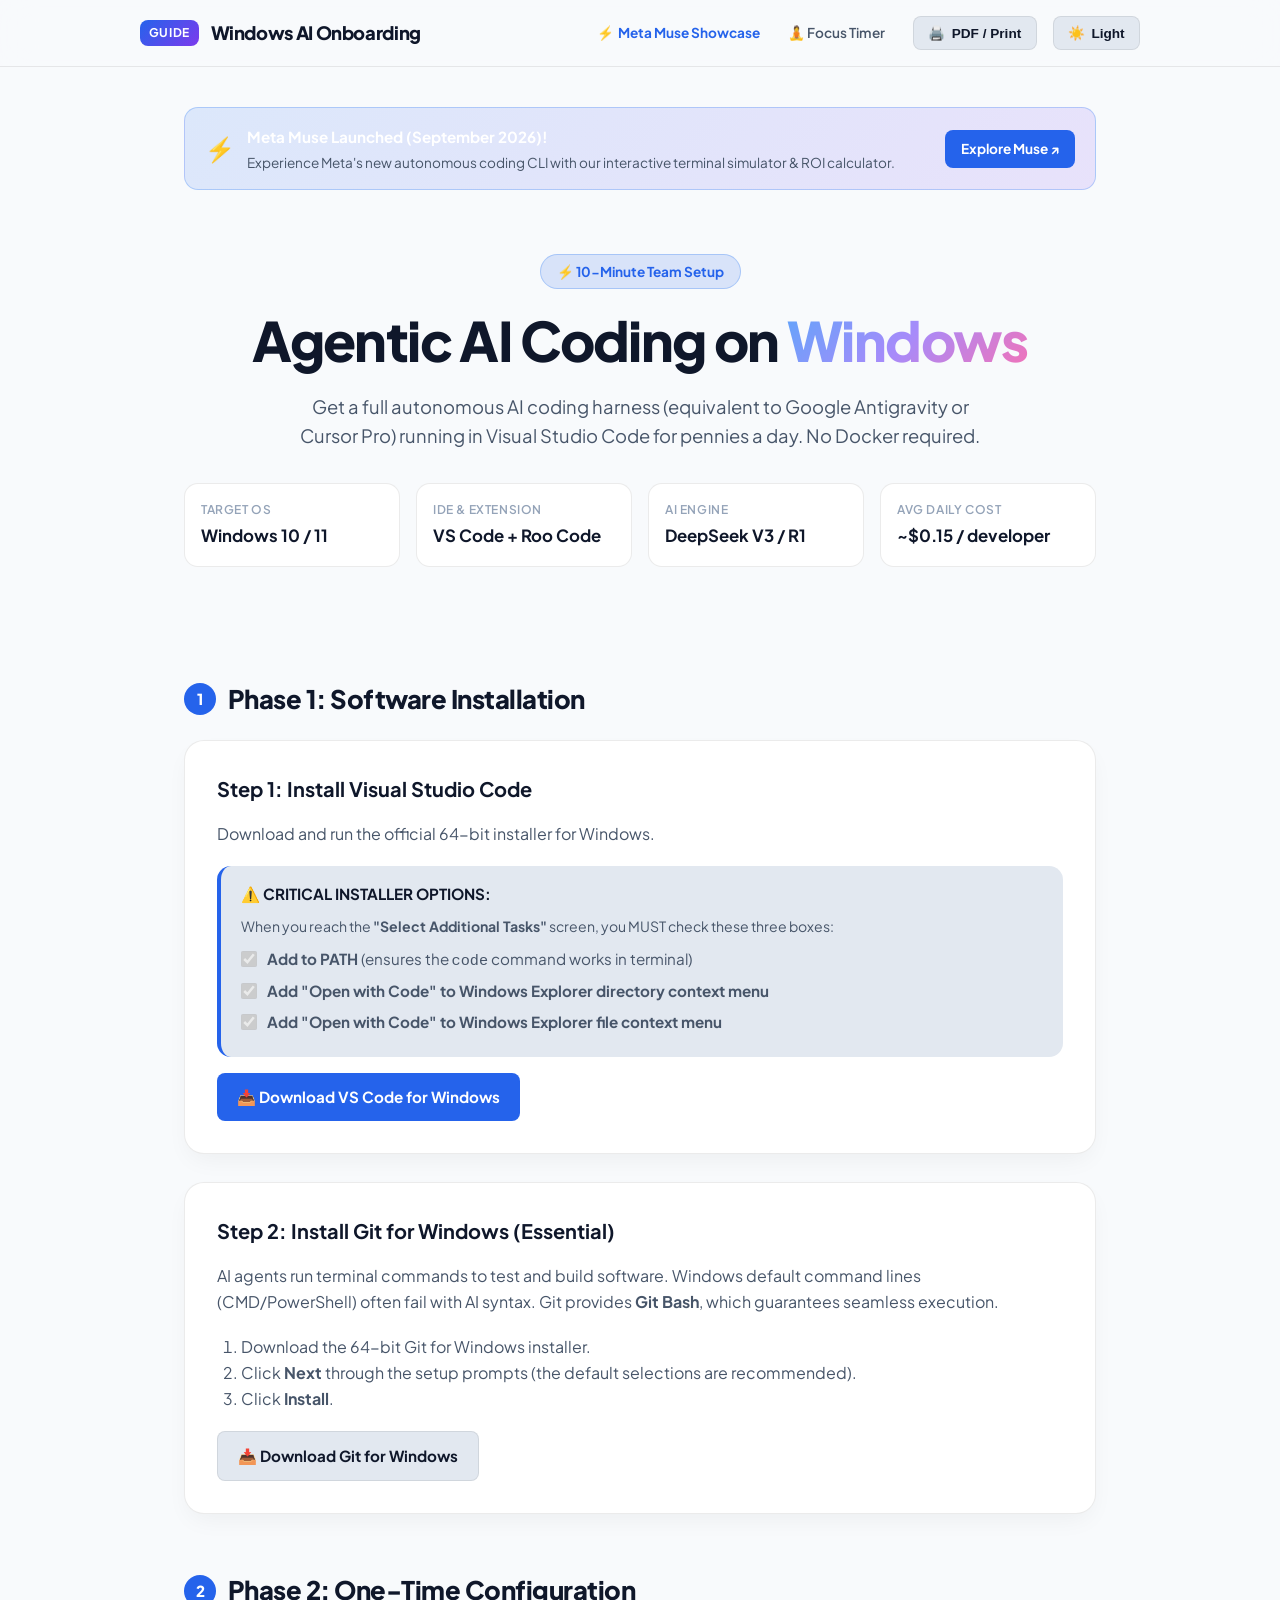
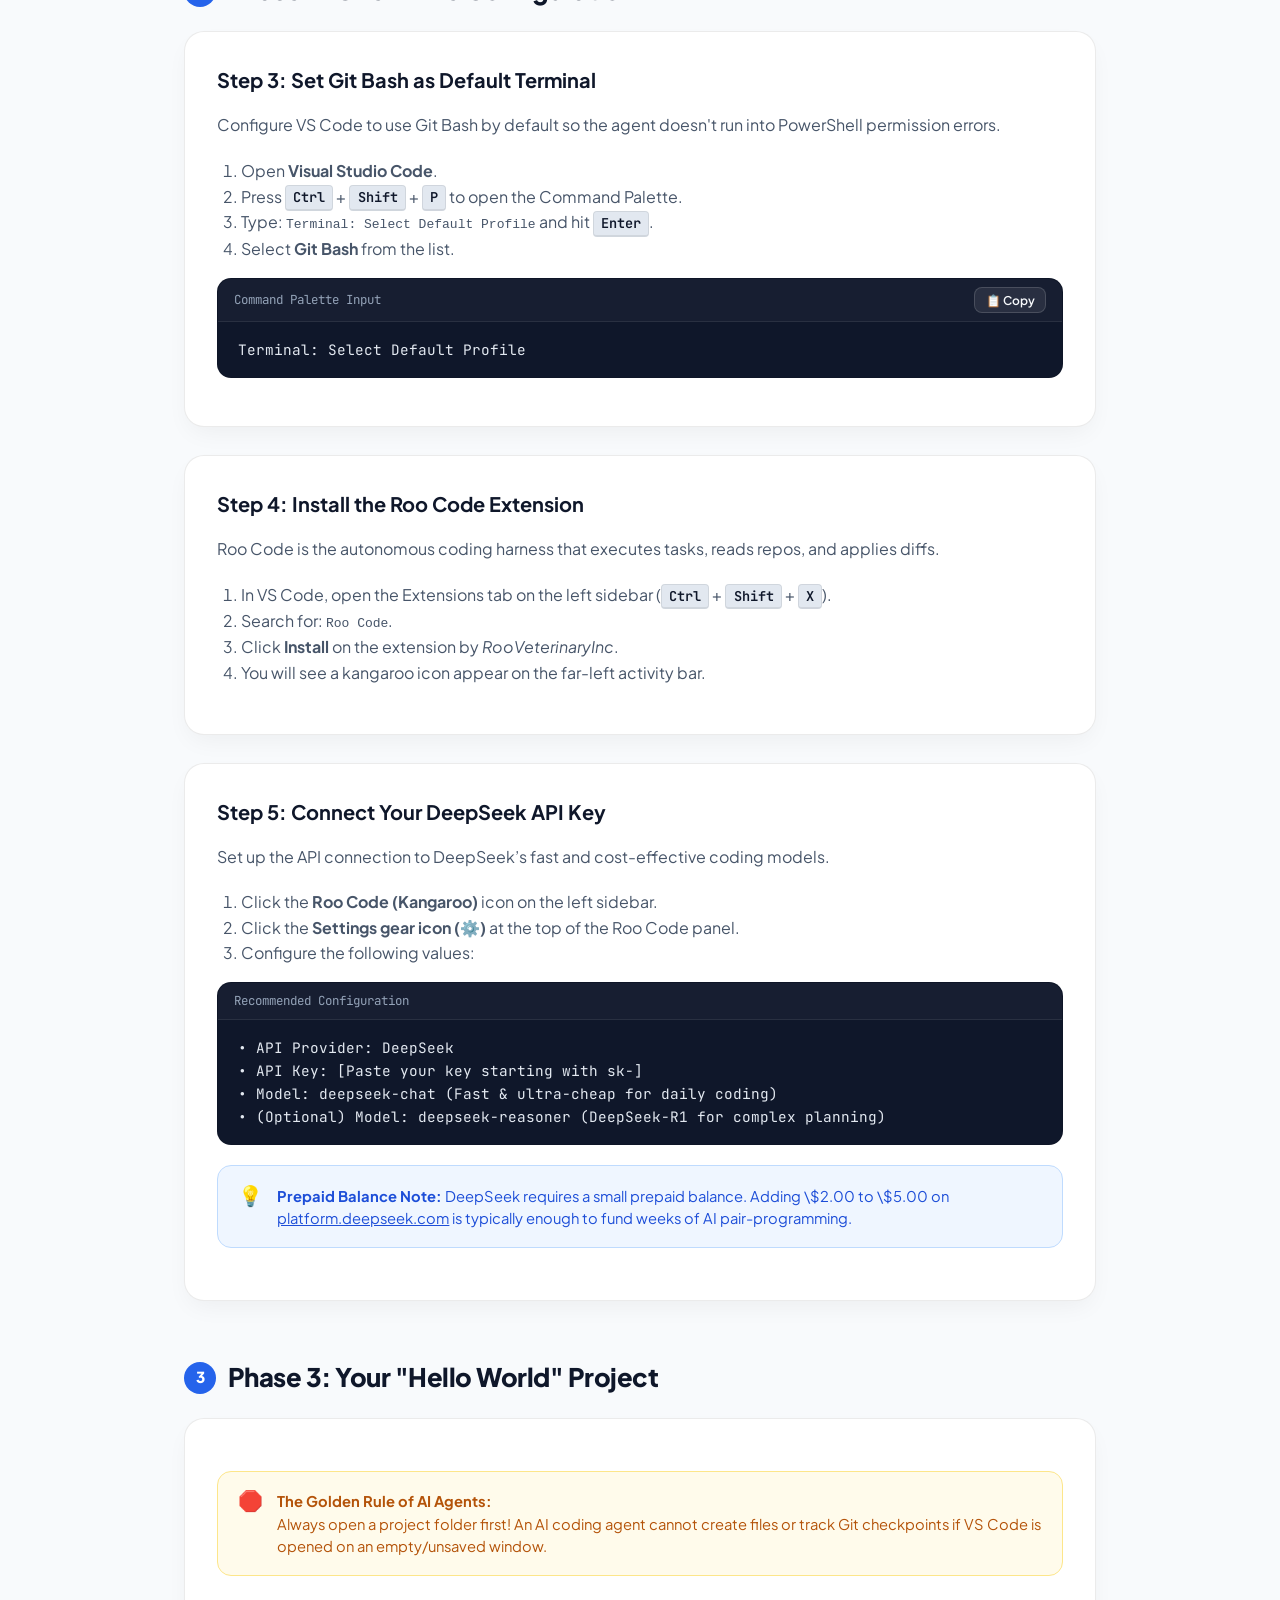
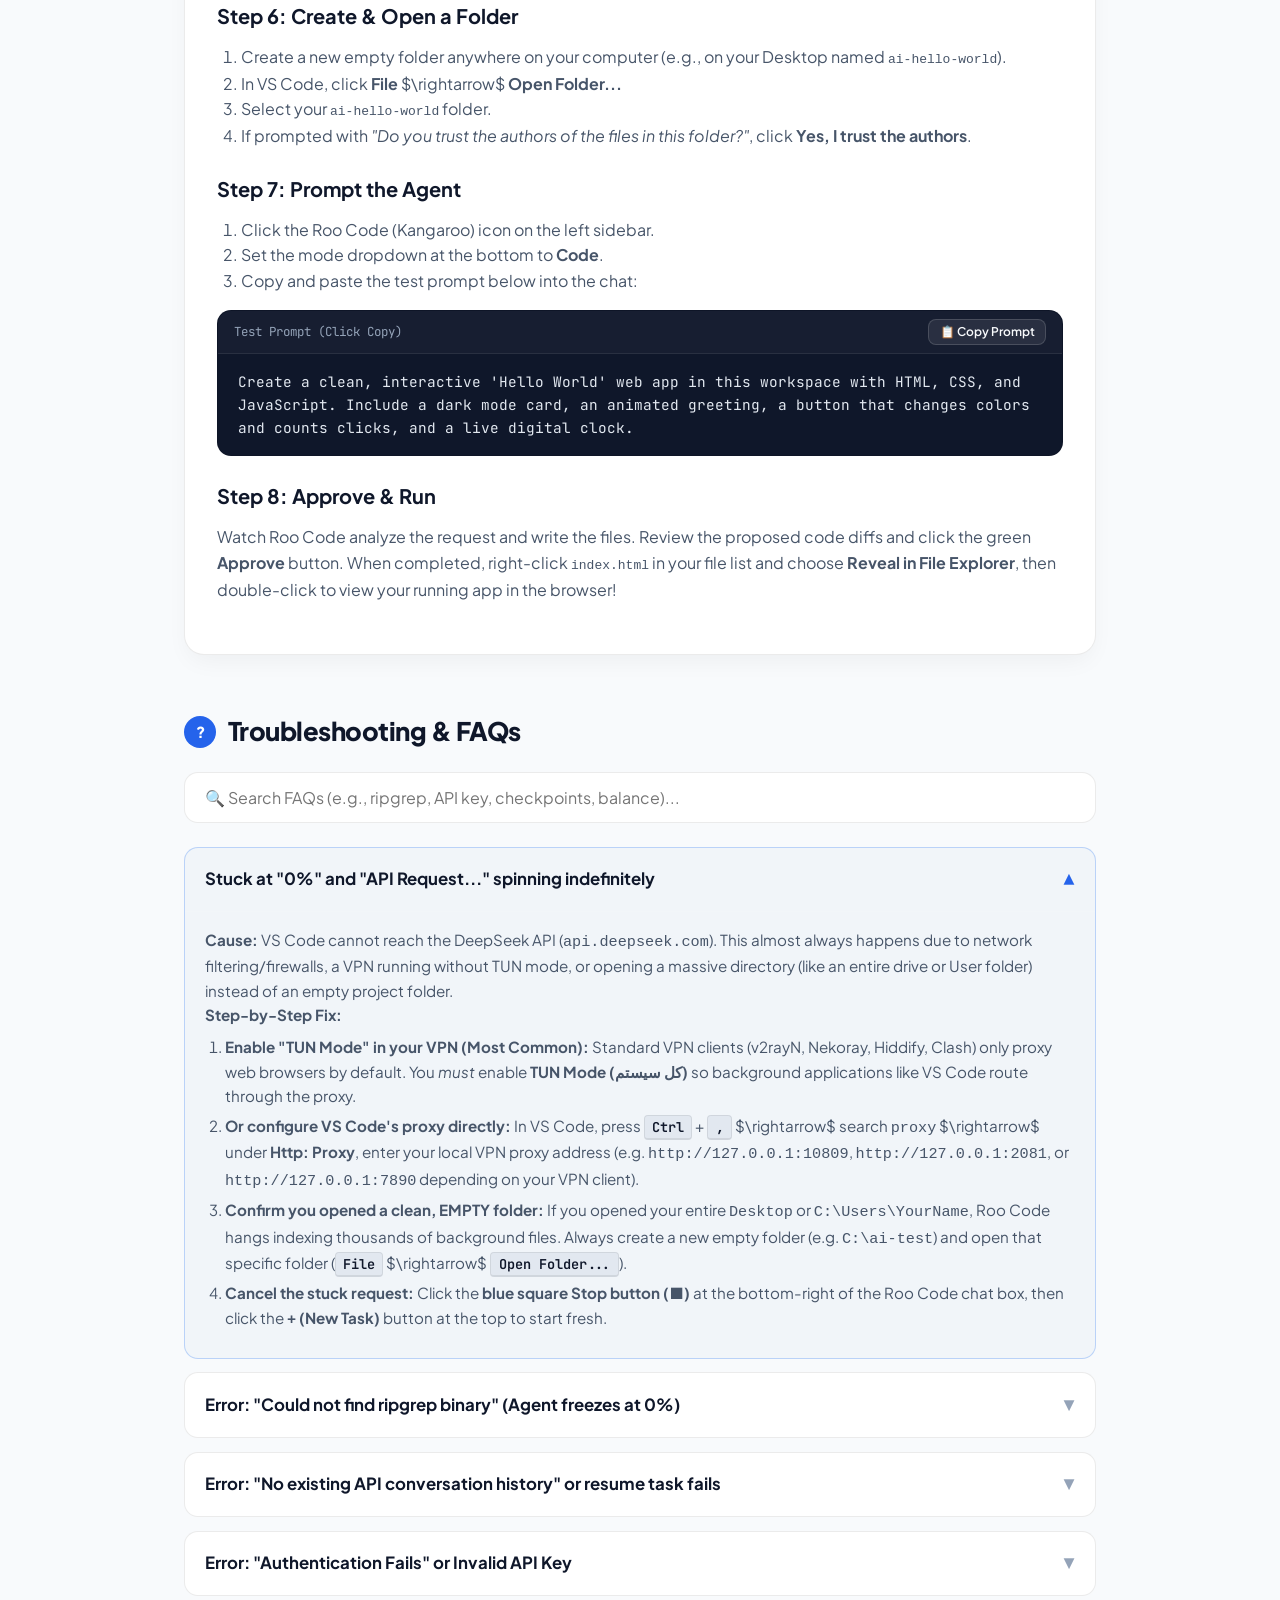
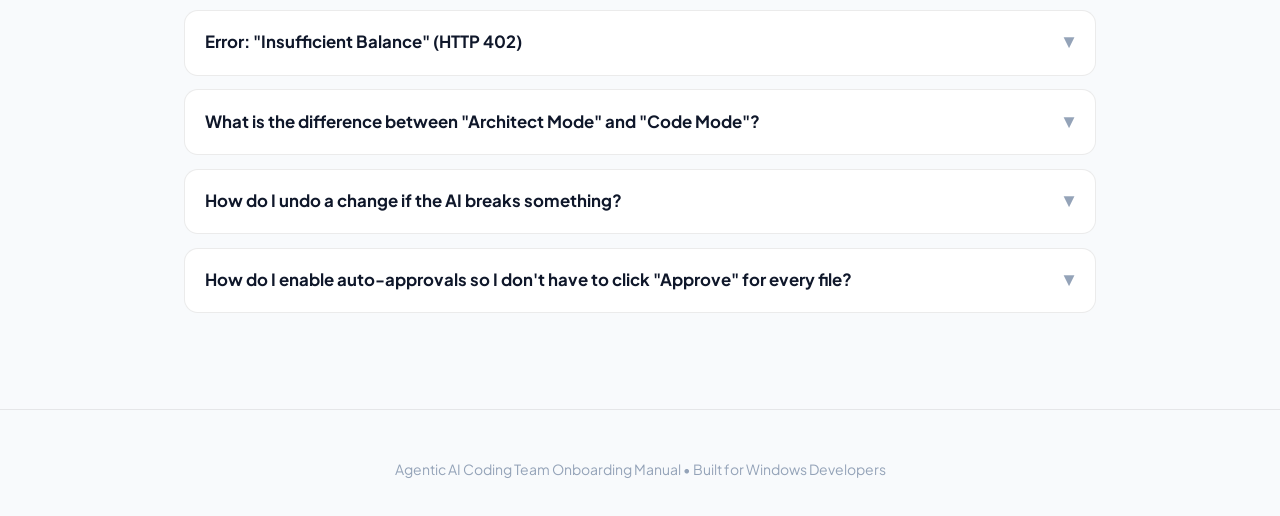
==== commit c8f72456: "Update FAQ: Add 1-line PowerShell script to fix ripgrep binary missing on Windows" ====
--- a/index.html
+++ b/index.html
@@ -558,6 +558,12 @@
         <span>Windows AI Onboarding</span>
       </div>
       <div class="nav-controls">
+        <a href="muse-showcase.html" style="color: var(--primary); text-decoration: none; font-size: 0.85rem; font-weight: 700; margin-right: 12px; display: inline-flex; align-items: center; gap: 4px;">
+          ⚡ <span>Meta Muse Showcase</span>
+        </a>
+        <a href="pomodoro.html" style="color: var(--text-muted); text-decoration: none; font-size: 0.85rem; font-weight: 600; margin-right: 12px;">
+          🧘 <span>Focus Timer</span>
+        </a>
         <button class="btn-print" onclick="window.print()" title="Print or Save as PDF">
           🖨️ <span>PDF / Print</span>
         </button>
@@ -570,6 +576,20 @@
 
   <main class="container">
     
+    <!-- Meta Muse Release Banner -->
+    <aside style="background: linear-gradient(135deg, rgba(59, 130, 246, 0.15) 0%, rgba(139, 92, 246, 0.15) 100%); border: 1px solid var(--border-accent); border-radius: var(--radius-md); padding: 1rem 1.25rem; margin-bottom: 2rem; display: flex; align-items: center; justify-content: space-between; flex-wrap: wrap; gap: 1rem;">
+      <div style="display: flex; align-items: center; gap: 0.75rem;">
+        <span style="font-size: 1.5rem;">⚡</span>
+        <div>
+          <strong style="color: #fff; font-size: 0.95rem;">Meta Muse Launched (September 2026)!</strong>
+          <p style="color: var(--text-muted); font-size: 0.85rem; margin-top: 2px;">Experience Meta's new autonomous coding CLI with our interactive terminal simulator & ROI calculator.</p>
+        </div>
+      </div>
+      <a href="muse-showcase.html" class="btn" style="padding: 0.5rem 1rem; font-size: 0.85rem; background: var(--primary); color: #fff; text-decoration: none; border-radius: var(--radius-sm); font-weight: 700;">
+        Explore Muse ↗
+      </a>
+    </aside>
+
     <!-- Hero Header -->
     <section class="hero">
       <div class="hero-pill">⚡ 10-Minute Team Setup</div>
@@ -796,17 +816,26 @@
 
       <details class="faq-item" name="faq">
         <summary>
-          <span>Error: "Could not find ripgrep binary" or agent freezes on start</span>
+          <span>Error: "Could not find ripgrep binary" (Agent freezes at 0%)</span>
           <span class="faq-chevron">▼</span>
         </summary>
         <div class="faq-body">
-          <p><strong>Cause:</strong> VS Code recently relocated its internal search binary, or the terminal environment wasn't reloaded after installation.</p>
-          <p><strong>Fix:</strong></p>
+          <p><strong>Cause:</strong> In recent versions of VS Code, the internal <code>ripgrep</code> (<code>rg.exe</code>) binary was moved to a new subfolder, causing Roo Code to fail finding it and freeze silently at 0%.</p>
+          <p><strong>Instant 1-Click Fix for Windows:</strong></p>
           <ol>
-            <li>Close Visual Studio Code completely.</li>
-            <li>Reopen VS Code from your Windows Start Menu.</li>
-            <li>Open your project folder (<kbd>File</kbd> $\rightarrow$ <kbd>Open Folder...</kbd>).</li>
-            <li>Click the <strong><code>+</code> (New Task)</strong> button at the top of the Roo Code panel to start clean.</li>
+            <li>Close VS Code completely.</li>
+            <li>Press <kbd>Win</kbd> + <kbd>R</kbd>, type <code>powershell</code>, and press <kbd>Enter</kbd>.</li>
+            <li>Paste this command into PowerShell and hit <kbd>Enter</kbd>:</li>
+          </ol>
+          <div class="code-block" style="margin: 0.75rem 0;">
+            <div class="code-header">
+              <span>PowerShell Ripgrep Fix</span>
+              <button class="btn-copy" onclick="copyText(this, '$paths = @(\&quot;$env:LOCALAPPDATA\\Programs\\Microsoft VS Code\&quot;, \&quot;C:\\Program Files\\Microsoft VS Code\&quot;); foreach ($p in $paths) { if (Test-Path $p) { $rg = (Get-ChildItem -Path $p -Filter \&quot;rg.exe\&quot; -Recurse -ErrorAction SilentlyContinue | Select-Object -First 1).FullName; if ($rg) { $target = \&quot;$p\\resources\\app\\node_modules.asar.unpacked\\@vscode\\ripgrep\\bin\&quot;; New-Item -ItemType Directory -Path $target -Force | Out-Null; Copy-Item $rg \&quot;$target\\rg.exe\&quot; -Force; Write-Host \&quot;Ripgrep fixed successfully!\&quot; -ForegroundColor Green } } }')">📋 Copy Command</button>
+            </div>
+            <div class="code-content" style="font-size:0.8rem;">$paths = @("$env:LOCALAPPDATA\Programs\Microsoft VS Code", "C:\Program Files\Microsoft VS Code"); foreach ($p in $paths) { if (Test-Path $p) { $rg = (Get-ChildItem -Path $p -Filter "rg.exe" -Recurse -ErrorAction SilentlyContinue | Select-Object -First 1).FullName; if ($rg) { $target = "$p\resources\app\node_modules.asar.unpacked\@vscode\ripgrep\bin"; New-Item -ItemType Directory -Path $target -Force | Out-Null; Copy-Item $rg "$target\rg.exe" -Force; Write-Host "Ripgrep fixed successfully!" -ForegroundColor Green } } }</div>
+          </div>
+          <ol start="4">
+            <li>Reopen VS Code, open your project folder, click <strong><code>+</code> (New Task)</strong> in Roo Code, and run your prompt!</li>
           </ol>
         </div>
       </details>
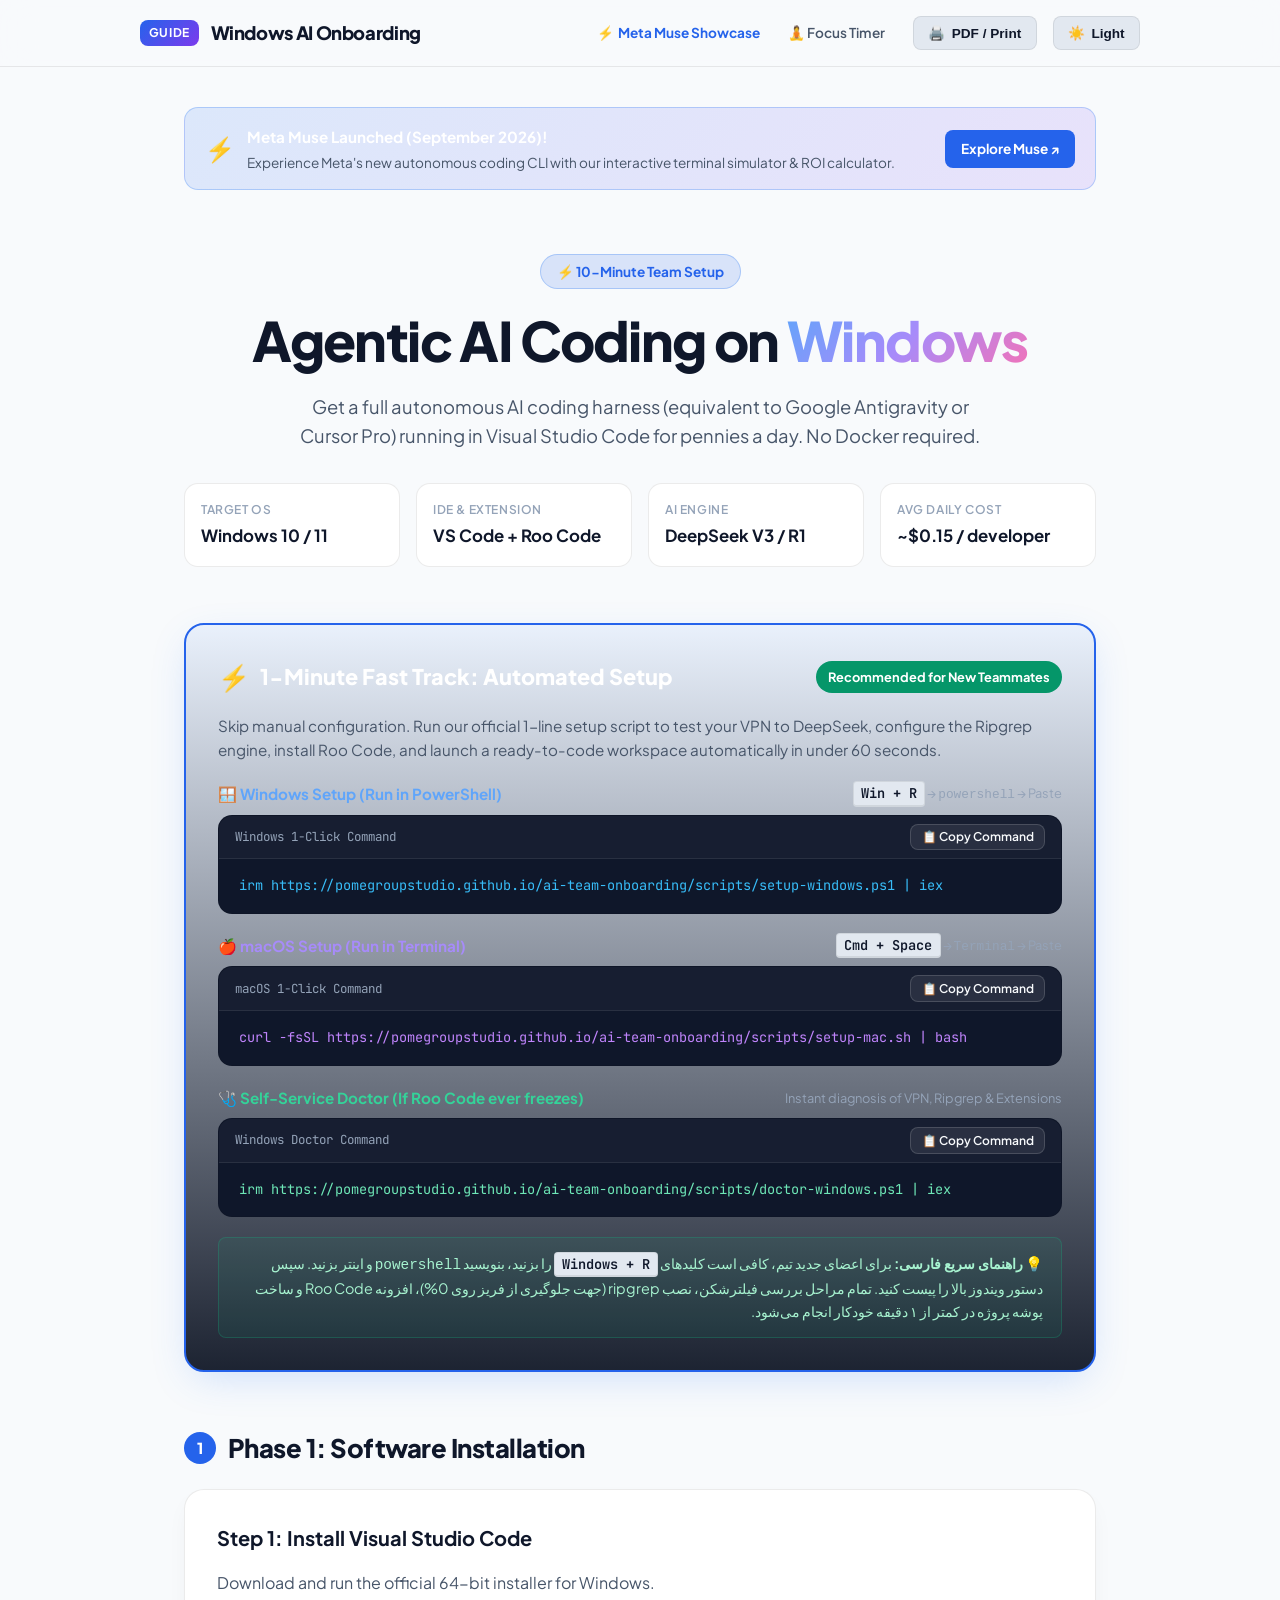
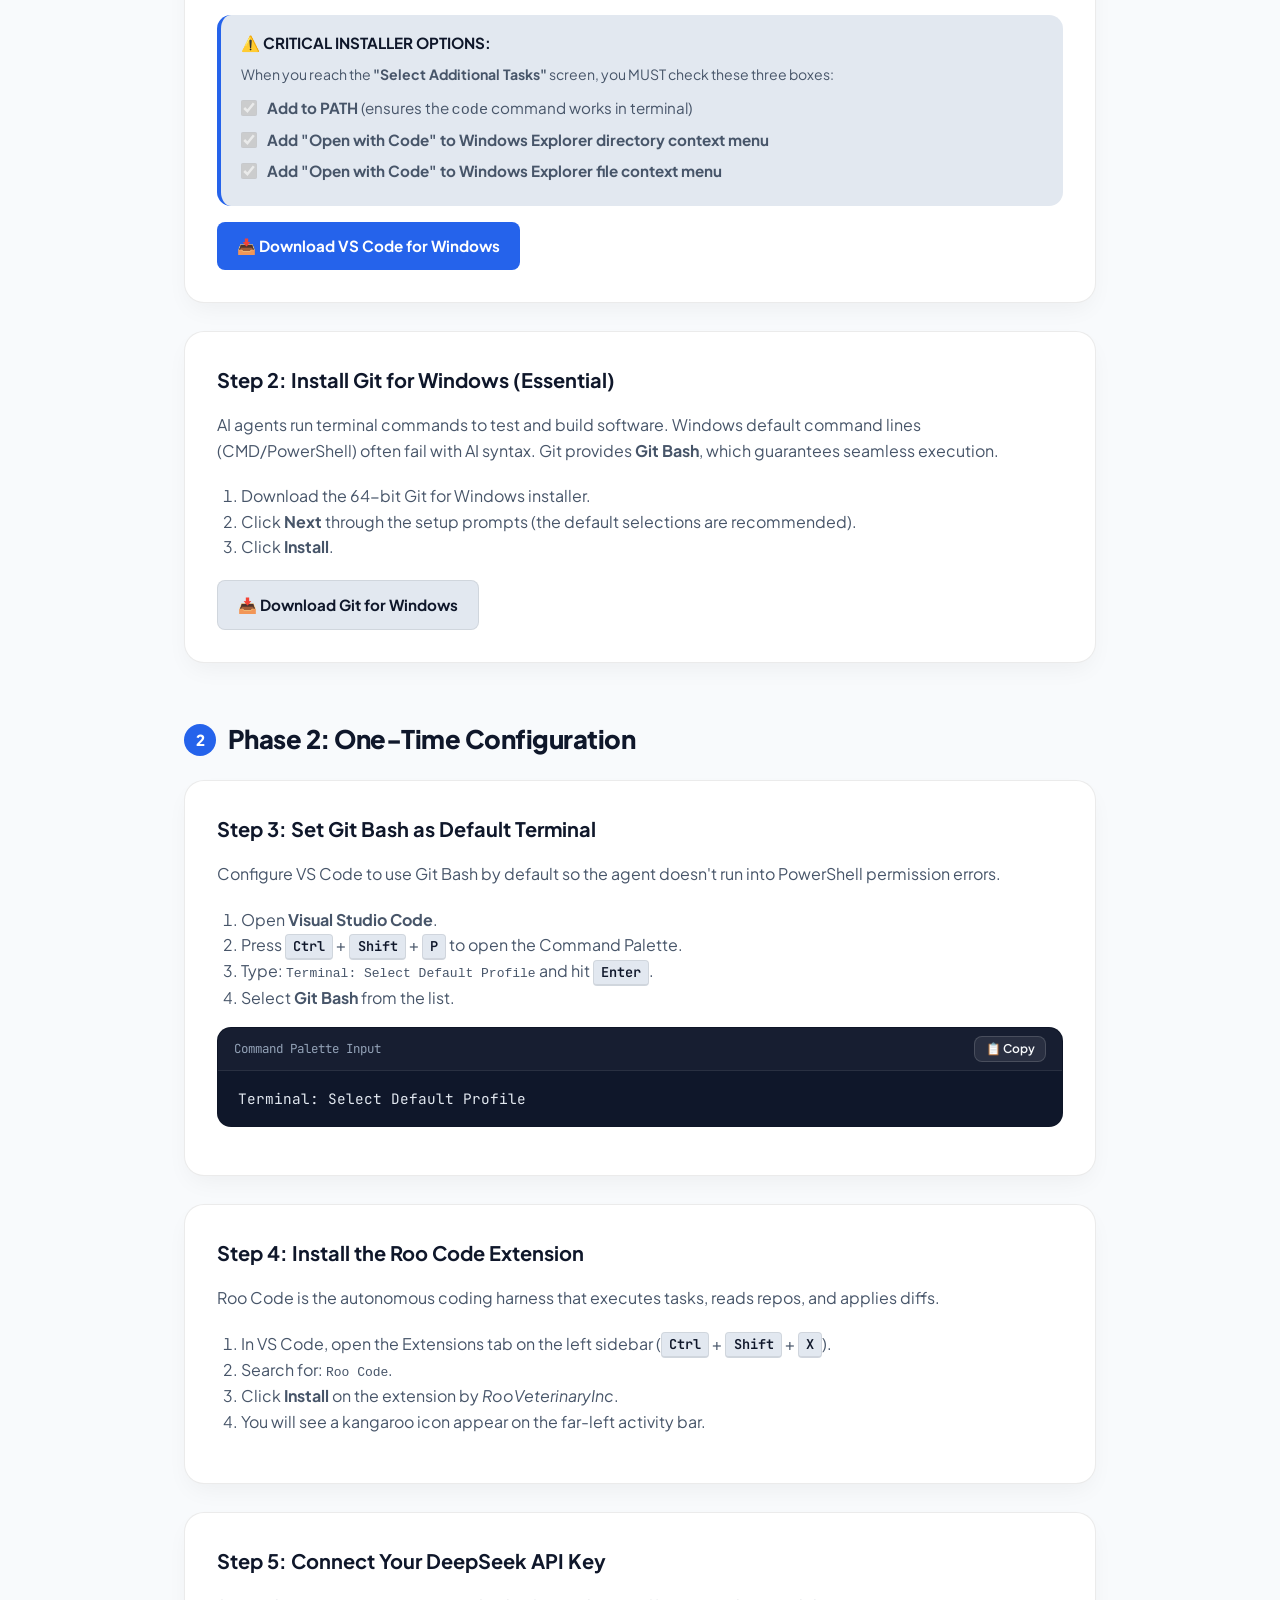
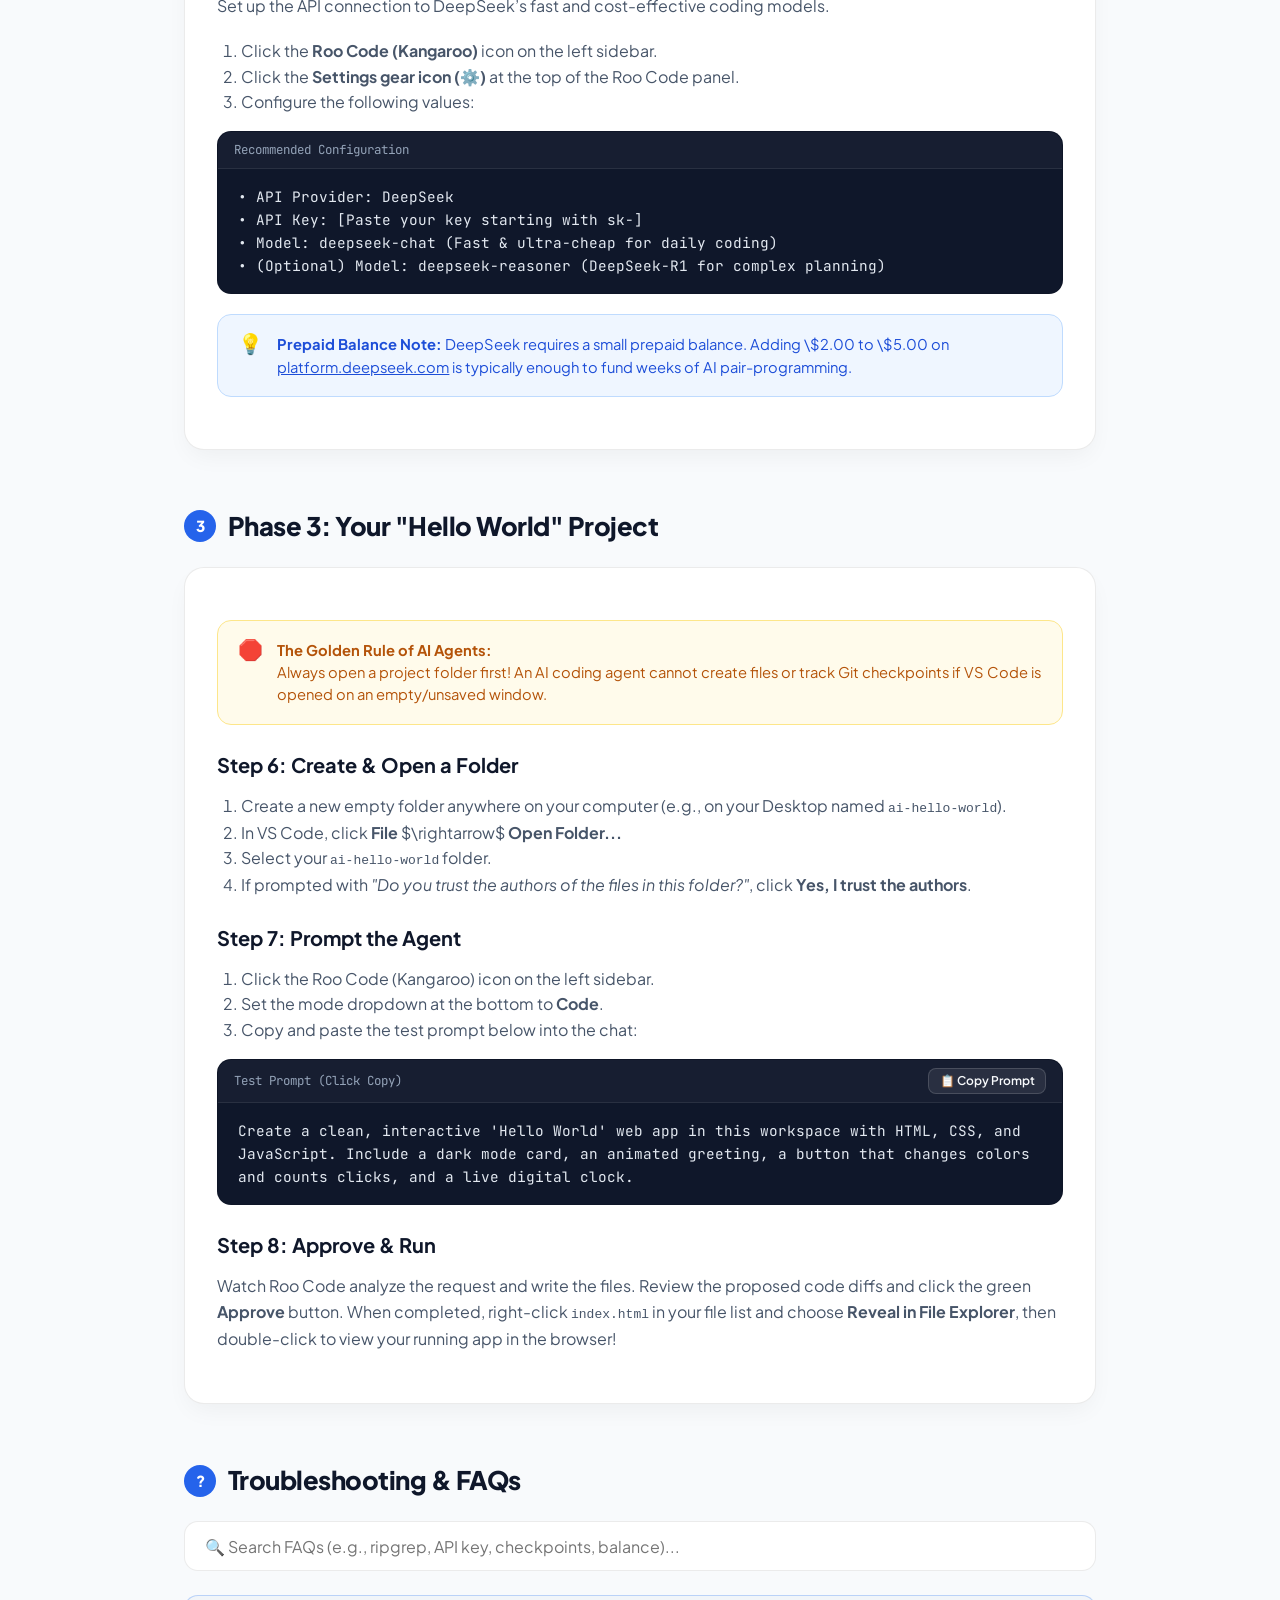
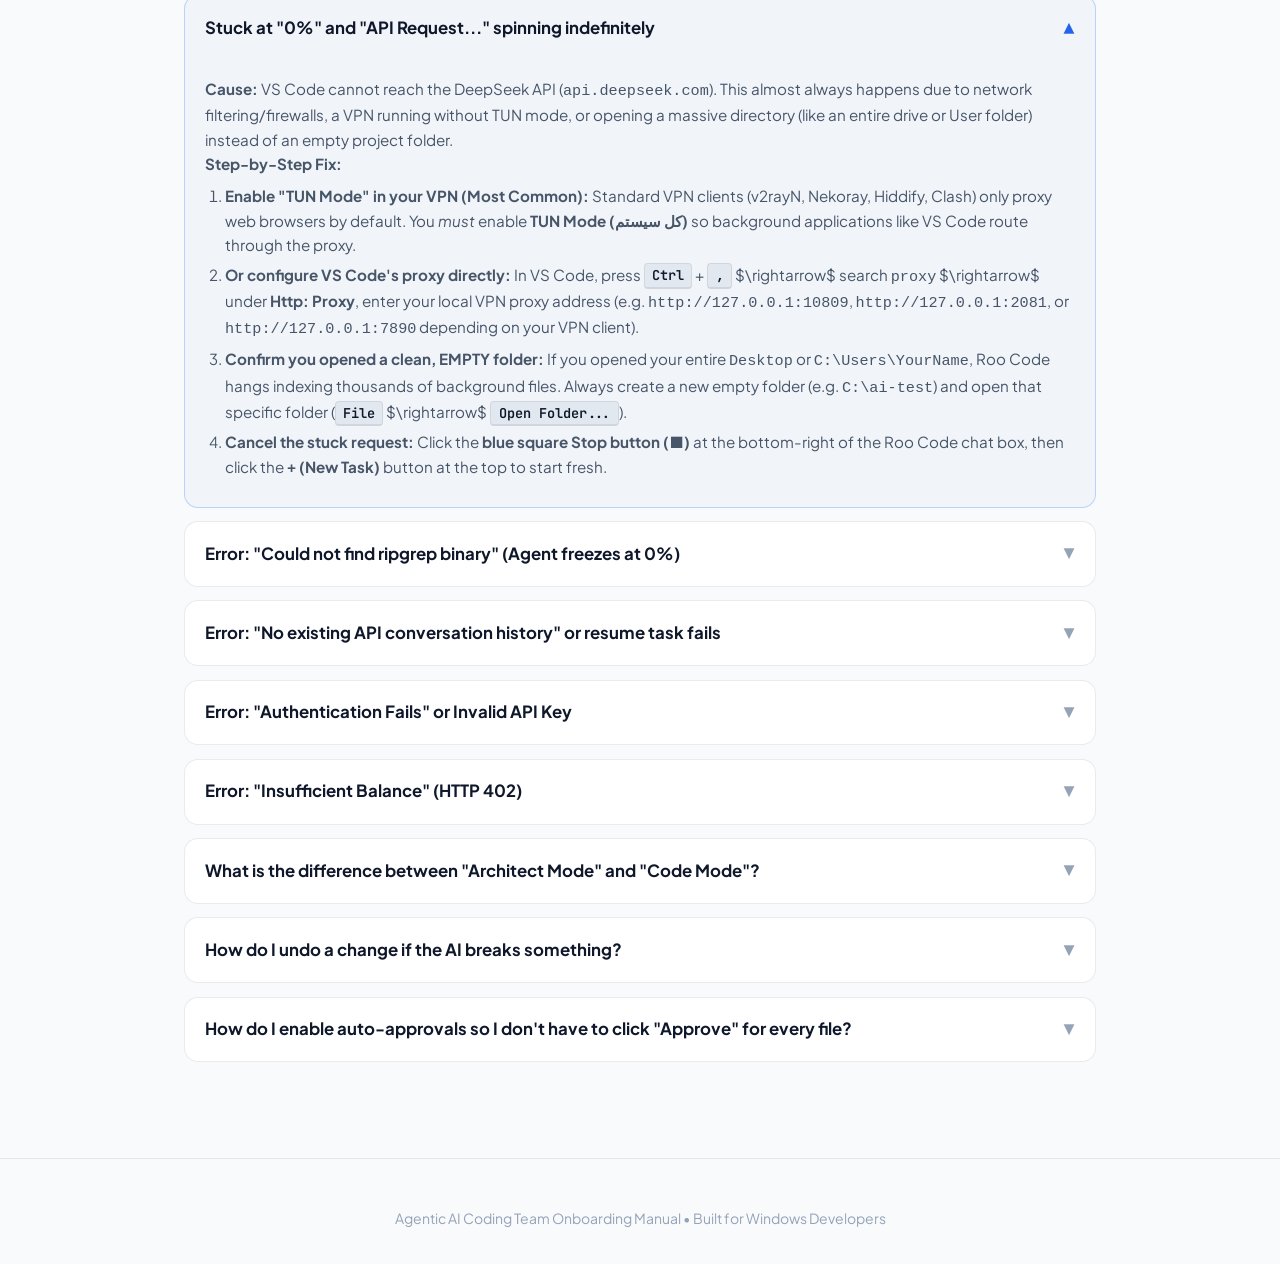
==== commit 00ccc202: "Add 1-click automated onboarding scripts and doctor diagnostic for Windows and Mac" ====
--- a/index.html
+++ b/index.html
@@ -618,6 +618,72 @@
       </div>
     </section>
 
+
+    <!-- 1-Minute Automated Fast Track (Recommended) -->
+    <div class="card" style="border: 2px solid var(--primary); background: linear-gradient(180deg, rgba(59, 130, 246, 0.08) 0%, rgba(17, 24, 39, 0.95) 100%); margin-bottom: 2.5rem; box-shadow: 0 12px 40px -10px rgba(59, 130, 246, 0.25);">
+      <div style="display: flex; align-items: center; justify-content: space-between; flex-wrap: wrap; gap: 0.75rem; margin-bottom: 1rem;">
+        <div style="display: flex; align-items: center; gap: 0.6rem;">
+          <span style="font-size: 1.6rem;">⚡</span>
+          <h2 style="font-size: 1.35rem; font-weight: 800; margin: 0; color: #fff;">1-Minute Fast Track: Automated Setup</h2>
+        </div>
+        <span style="background: var(--success); color: #fff; padding: 0.35rem 0.75rem; border-radius: 999px; font-weight: 700; font-size: 0.8rem;">Recommended for New Teammates</span>
+      </div>
+
+      <p style="color: var(--text-muted); font-size: 0.95rem; margin-bottom: 1.25rem;">
+        Skip manual configuration. Run our official 1-line setup script to test your VPN to DeepSeek, configure the Ripgrep engine, install Roo Code, and launch a ready-to-code workspace automatically in under 60 seconds.
+      </p>
+
+      <!-- Windows Fast Track -->
+      <div style="margin-bottom: 1.25rem;">
+        <div style="display: flex; justify-content: space-between; align-items: center; margin-bottom: 0.5rem; flex-wrap: wrap; gap: 0.5rem;">
+          <span style="font-weight: 700; font-size: 0.95rem; color: #60a5fa;">🪟 Windows Setup (Run in PowerShell)</span>
+          <span style="font-size: 0.8rem; color: var(--text-dim);"><kbd>Win + R</kbd> &rarr; <code>powershell</code> &rarr; Paste</span>
+        </div>
+        <div class="code-block" style="margin: 0;">
+          <div class="code-header">
+            <span>Windows 1-Click Command</span>
+            <button class="btn-copy" onclick="copyText(this, &quot;irm https://pomegroupstudio.github.io/ai-team-onboarding/scripts/setup-windows.ps1 | iex&quot;)">📋 Copy Command</button>
+          </div>
+          <div class="code-content" style="color: #38bdf8; font-size: 0.85rem;">irm https://pomegroupstudio.github.io/ai-team-onboarding/scripts/setup-windows.ps1 | iex</div>
+        </div>
+      </div>
+
+      <!-- macOS Fast Track -->
+      <div style="margin-bottom: 1.25rem;">
+        <div style="display: flex; justify-content: space-between; align-items: center; margin-bottom: 0.5rem; flex-wrap: wrap; gap: 0.5rem;">
+          <span style="font-weight: 700; font-size: 0.95rem; color: #a78bfa;">🍎 macOS Setup (Run in Terminal)</span>
+          <span style="font-size: 0.8rem; color: var(--text-dim);"><kbd>Cmd + Space</kbd> &rarr; <code>Terminal</code> &rarr; Paste</span>
+        </div>
+        <div class="code-block" style="margin: 0;">
+          <div class="code-header">
+            <span>macOS 1-Click Command</span>
+            <button class="btn-copy" onclick="copyText(this, &quot;curl -fsSL https://pomegroupstudio.github.io/ai-team-onboarding/scripts/setup-mac.sh | bash&quot;)">📋 Copy Command</button>
+          </div>
+          <div class="code-content" style="color: #c084fc; font-size: 0.85rem;">curl -fsSL https://pomegroupstudio.github.io/ai-team-onboarding/scripts/setup-mac.sh | bash</div>
+        </div>
+      </div>
+
+      <!-- Diagnostic Doctor -->
+      <div style="margin-bottom: 1.25rem;">
+        <div style="display: flex; justify-content: space-between; align-items: center; margin-bottom: 0.5rem; flex-wrap: wrap; gap: 0.5rem;">
+          <span style="font-weight: 700; font-size: 0.95rem; color: #34d399;">🩺 Self-Service Doctor (If Roo Code ever freezes)</span>
+          <span style="font-size: 0.8rem; color: var(--text-dim);">Instant diagnosis of VPN, Ripgrep & Extensions</span>
+        </div>
+        <div class="code-block" style="margin: 0;">
+          <div class="code-header">
+            <span>Windows Doctor Command</span>
+            <button class="btn-copy" onclick="copyText(this, &quot;irm https://pomegroupstudio.github.io/ai-team-onboarding/scripts/doctor-windows.ps1 | iex&quot;)">📋 Copy Command</button>
+          </div>
+          <div class="code-content" style="color: #6ee7b7; font-size: 0.85rem;">irm https://pomegroupstudio.github.io/ai-team-onboarding/scripts/doctor-windows.ps1 | iex</div>
+        </div>
+      </div>
+
+      <!-- Persian Instructions Box -->
+      <div style="background: rgba(16, 185, 129, 0.08); border: 1px solid rgba(16, 185, 129, 0.25); border-radius: var(--radius-sm); padding: 0.85rem 1.1rem; font-size: 0.9rem; color: #a7f3d0; line-height: 1.6; direction: rtl; text-align: right;">
+        💡 <strong>راهنمای سریع فارسی:</strong> برای اعضای جدید تیم، کافی است کلید‌های <kbd>Windows + R</kbd> را بزنید، بنویسید <code>powershell</code> و اینتر بزنید. سپس دستور ویندوز بالا را پیست کنید. تمام مراحل بررسی فیلترشکن، نصب ripgrep (جهت جلوگیری از فریز روی 0%)، افزونه Roo Code و ساخت پوشه پروژه در کمتر از ۱ دقیقه خودکار انجام می‌شود.
+      </div>
+    </div>
+
     <!-- Phase 1: Prerequisites -->
     <h2 class="section-title">
       <span class="step-badge">1</span> Phase 1: Software Installation
@@ -829,11 +895,14 @@
           </ol>
           <div class="code-block" style="margin: 0.75rem 0;">
             <div class="code-header">
-              <span>PowerShell Ripgrep Fix</span>
-              <button class="btn-copy" onclick="copyText(this, '$paths = @(\&quot;$env:LOCALAPPDATA\\Programs\\Microsoft VS Code\&quot;, \&quot;C:\\Program Files\\Microsoft VS Code\&quot;); foreach ($p in $paths) { if (Test-Path $p) { $rg = (Get-ChildItem -Path $p -Filter \&quot;rg.exe\&quot; -Recurse -ErrorAction SilentlyContinue | Select-Object -First 1).FullName; if ($rg) { $target = \&quot;$p\\resources\\app\\node_modules.asar.unpacked\\@vscode\\ripgrep\\bin\&quot;; New-Item -ItemType Directory -Path $target -Force | Out-Null; Copy-Item $rg \&quot;$target\\rg.exe\&quot; -Force; Write-Host \&quot;Ripgrep fixed successfully!\&quot; -ForegroundColor Green } } }')">📋 Copy Command</button>
+              <span>1-Click Automated Repair Command</span>
+              <button class="btn-copy" onclick="copyText(this, 'irm https://pomegroupstudio.github.io/ai-team-onboarding/scripts/setup-windows.ps1 | iex')">📋 Copy Command</button>
             </div>
-            <div class="code-content" style="font-size:0.8rem;">$paths = @("$env:LOCALAPPDATA\Programs\Microsoft VS Code", "C:\Program Files\Microsoft VS Code"); foreach ($p in $paths) { if (Test-Path $p) { $rg = (Get-ChildItem -Path $p -Filter "rg.exe" -Recurse -ErrorAction SilentlyContinue | Select-Object -First 1).FullName; if ($rg) { $target = "$p\resources\app\node_modules.asar.unpacked\@vscode\ripgrep\bin"; New-Item -ItemType Directory -Path $target -Force | Out-Null; Copy-Item $rg "$target\rg.exe" -Force; Write-Host "Ripgrep fixed successfully!" -ForegroundColor Green } } }</div>
+            <div class="code-content" style="font-size:0.85rem; color: #38bdf8;">irm https://pomegroupstudio.github.io/ai-team-onboarding/scripts/setup-windows.ps1 | iex</div>
           </div>
+          <p style="font-size: 0.88rem; color: var(--text-dim); margin: 0.5rem 0 0.75rem;">
+            This automated script detects all VS Code installations, copies <code>rg.exe</code> into all internal unpacked directories, adds it to your permanent User PATH, and verifies execution.
+          </p>
           <ol start="4">
             <li>Reopen VS Code, open your project folder, click <strong><code>+</code> (New Task)</strong> in Roo Code, and run your prompt!</li>
           </ol>
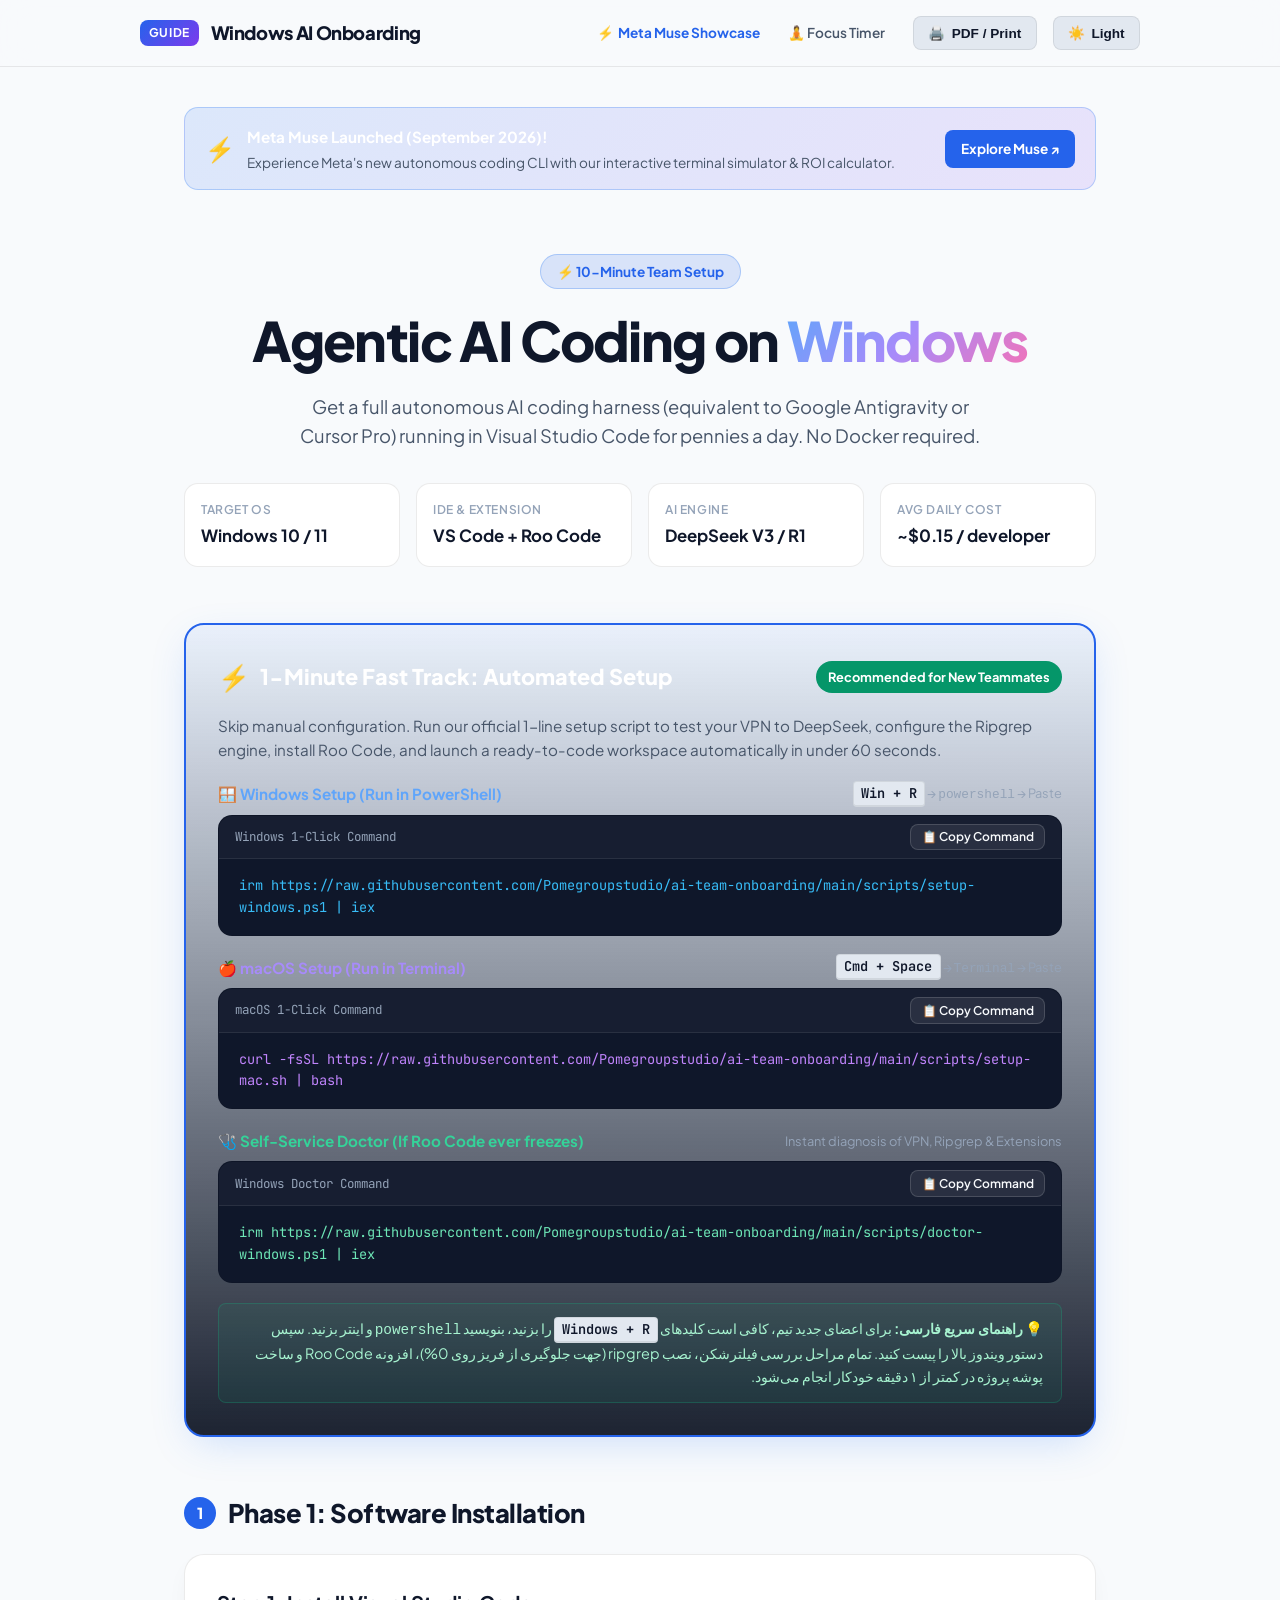
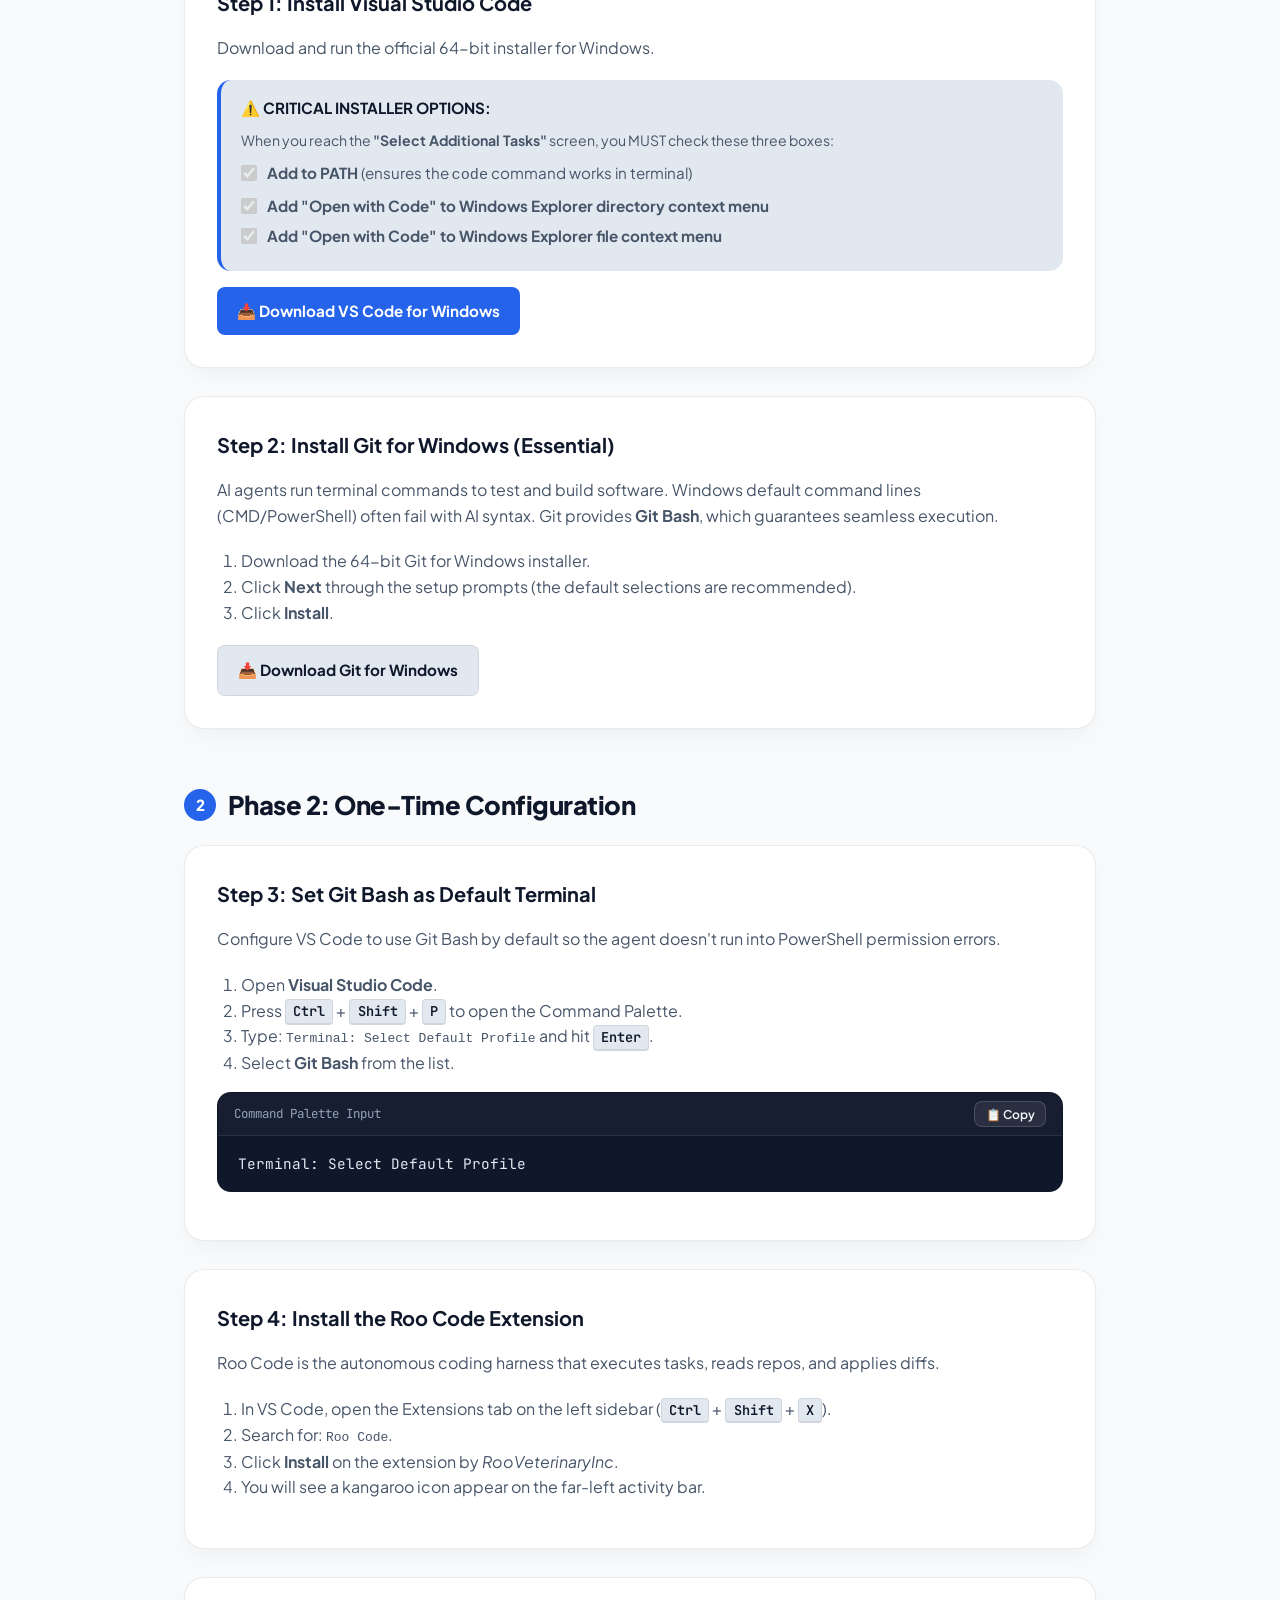
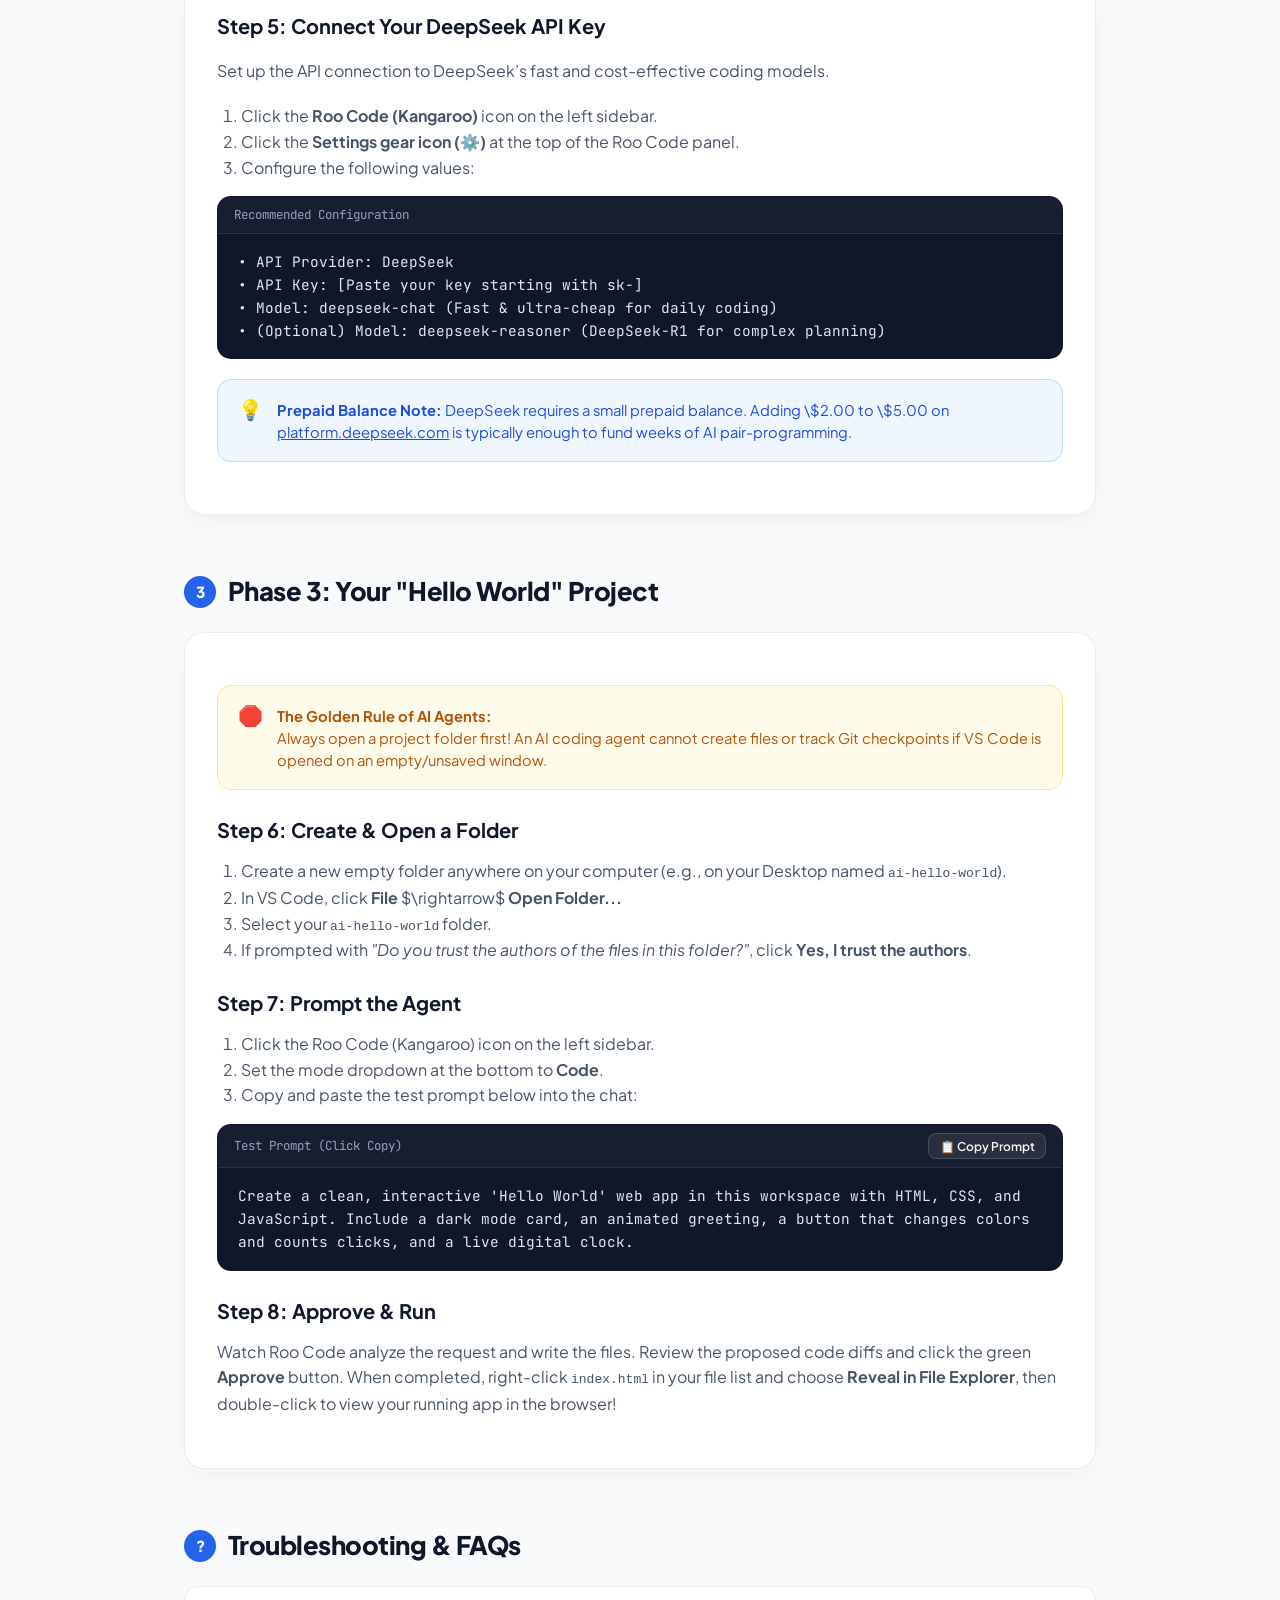
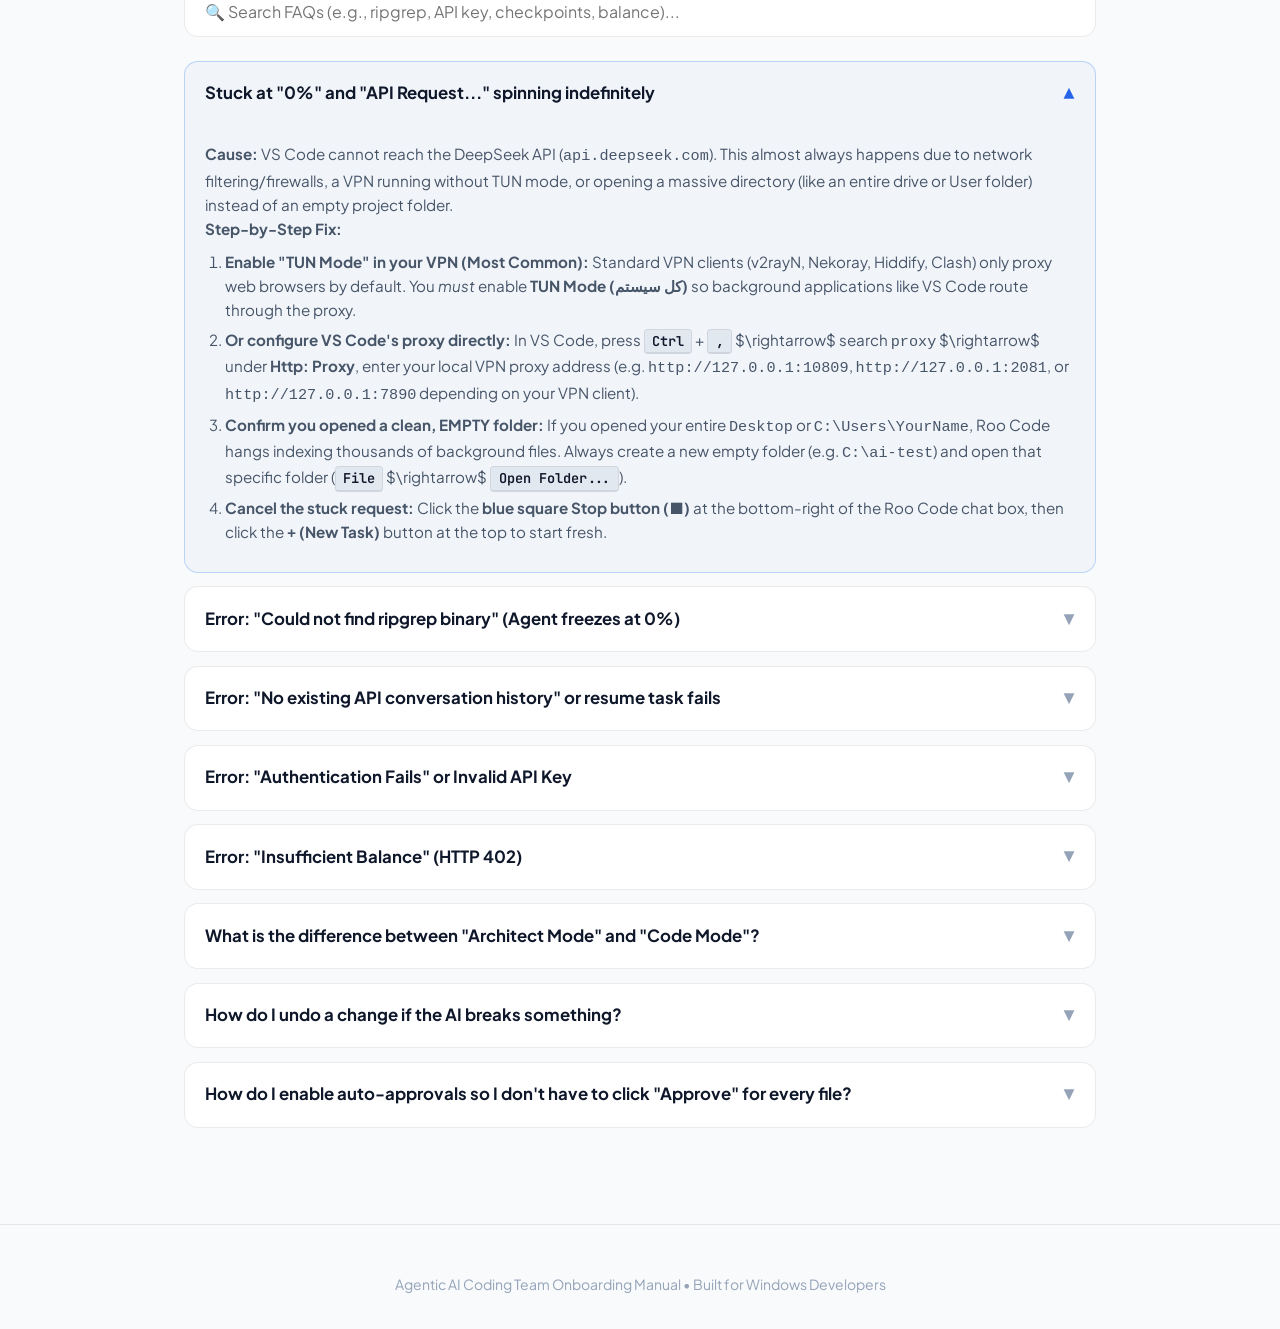
==== commit 1de783f0: "Use raw.githubusercontent.com for instant script delivery" ====
--- a/index.html
+++ b/index.html
@@ -642,9 +642,9 @@
         <div class="code-block" style="margin: 0;">
           <div class="code-header">
             <span>Windows 1-Click Command</span>
-            <button class="btn-copy" onclick="copyText(this, &quot;irm https://pomegroupstudio.github.io/ai-team-onboarding/scripts/setup-windows.ps1 | iex&quot;)">📋 Copy Command</button>
+            <button class="btn-copy" onclick="copyText(this, &quot;irm https://raw.githubusercontent.com/Pomegroupstudio/ai-team-onboarding/main/scripts/setup-windows.ps1 | iex&quot;)">📋 Copy Command</button>
           </div>
-          <div class="code-content" style="color: #38bdf8; font-size: 0.85rem;">irm https://pomegroupstudio.github.io/ai-team-onboarding/scripts/setup-windows.ps1 | iex</div>
+          <div class="code-content" style="color: #38bdf8; font-size: 0.85rem;">irm https://raw.githubusercontent.com/Pomegroupstudio/ai-team-onboarding/main/scripts/setup-windows.ps1 | iex</div>
         </div>
       </div>
 
@@ -657,9 +657,9 @@
         <div class="code-block" style="margin: 0;">
           <div class="code-header">
             <span>macOS 1-Click Command</span>
-            <button class="btn-copy" onclick="copyText(this, &quot;curl -fsSL https://pomegroupstudio.github.io/ai-team-onboarding/scripts/setup-mac.sh | bash&quot;)">📋 Copy Command</button>
+            <button class="btn-copy" onclick="copyText(this, &quot;curl -fsSL https://raw.githubusercontent.com/Pomegroupstudio/ai-team-onboarding/main/scripts/setup-mac.sh | bash&quot;)">📋 Copy Command</button>
           </div>
-          <div class="code-content" style="color: #c084fc; font-size: 0.85rem;">curl -fsSL https://pomegroupstudio.github.io/ai-team-onboarding/scripts/setup-mac.sh | bash</div>
+          <div class="code-content" style="color: #c084fc; font-size: 0.85rem;">curl -fsSL https://raw.githubusercontent.com/Pomegroupstudio/ai-team-onboarding/main/scripts/setup-mac.sh | bash</div>
         </div>
       </div>
 
@@ -672,9 +672,9 @@
         <div class="code-block" style="margin: 0;">
           <div class="code-header">
             <span>Windows Doctor Command</span>
-            <button class="btn-copy" onclick="copyText(this, &quot;irm https://pomegroupstudio.github.io/ai-team-onboarding/scripts/doctor-windows.ps1 | iex&quot;)">📋 Copy Command</button>
+            <button class="btn-copy" onclick="copyText(this, &quot;irm https://raw.githubusercontent.com/Pomegroupstudio/ai-team-onboarding/main/scripts/doctor-windows.ps1 | iex&quot;)">📋 Copy Command</button>
           </div>
-          <div class="code-content" style="color: #6ee7b7; font-size: 0.85rem;">irm https://pomegroupstudio.github.io/ai-team-onboarding/scripts/doctor-windows.ps1 | iex</div>
+          <div class="code-content" style="color: #6ee7b7; font-size: 0.85rem;">irm https://raw.githubusercontent.com/Pomegroupstudio/ai-team-onboarding/main/scripts/doctor-windows.ps1 | iex</div>
         </div>
       </div>
 
@@ -896,9 +896,9 @@
           <div class="code-block" style="margin: 0.75rem 0;">
             <div class="code-header">
               <span>1-Click Automated Repair Command</span>
-              <button class="btn-copy" onclick="copyText(this, 'irm https://pomegroupstudio.github.io/ai-team-onboarding/scripts/setup-windows.ps1 | iex')">📋 Copy Command</button>
+              <button class="btn-copy" onclick="copyText(this, 'irm https://raw.githubusercontent.com/Pomegroupstudio/ai-team-onboarding/main/scripts/setup-windows.ps1 | iex')">📋 Copy Command</button>
             </div>
-            <div class="code-content" style="font-size:0.85rem; color: #38bdf8;">irm https://pomegroupstudio.github.io/ai-team-onboarding/scripts/setup-windows.ps1 | iex</div>
+            <div class="code-content" style="font-size:0.85rem; color: #38bdf8;">irm https://raw.githubusercontent.com/Pomegroupstudio/ai-team-onboarding/main/scripts/setup-windows.ps1 | iex</div>
           </div>
           <p style="font-size: 0.88rem; color: var(--text-dim); margin: 0.5rem 0 0.75rem;">
             This automated script detects all VS Code installations, copies <code>rg.exe</code> into all internal unpacked directories, adds it to your permanent User PATH, and verifies execution.
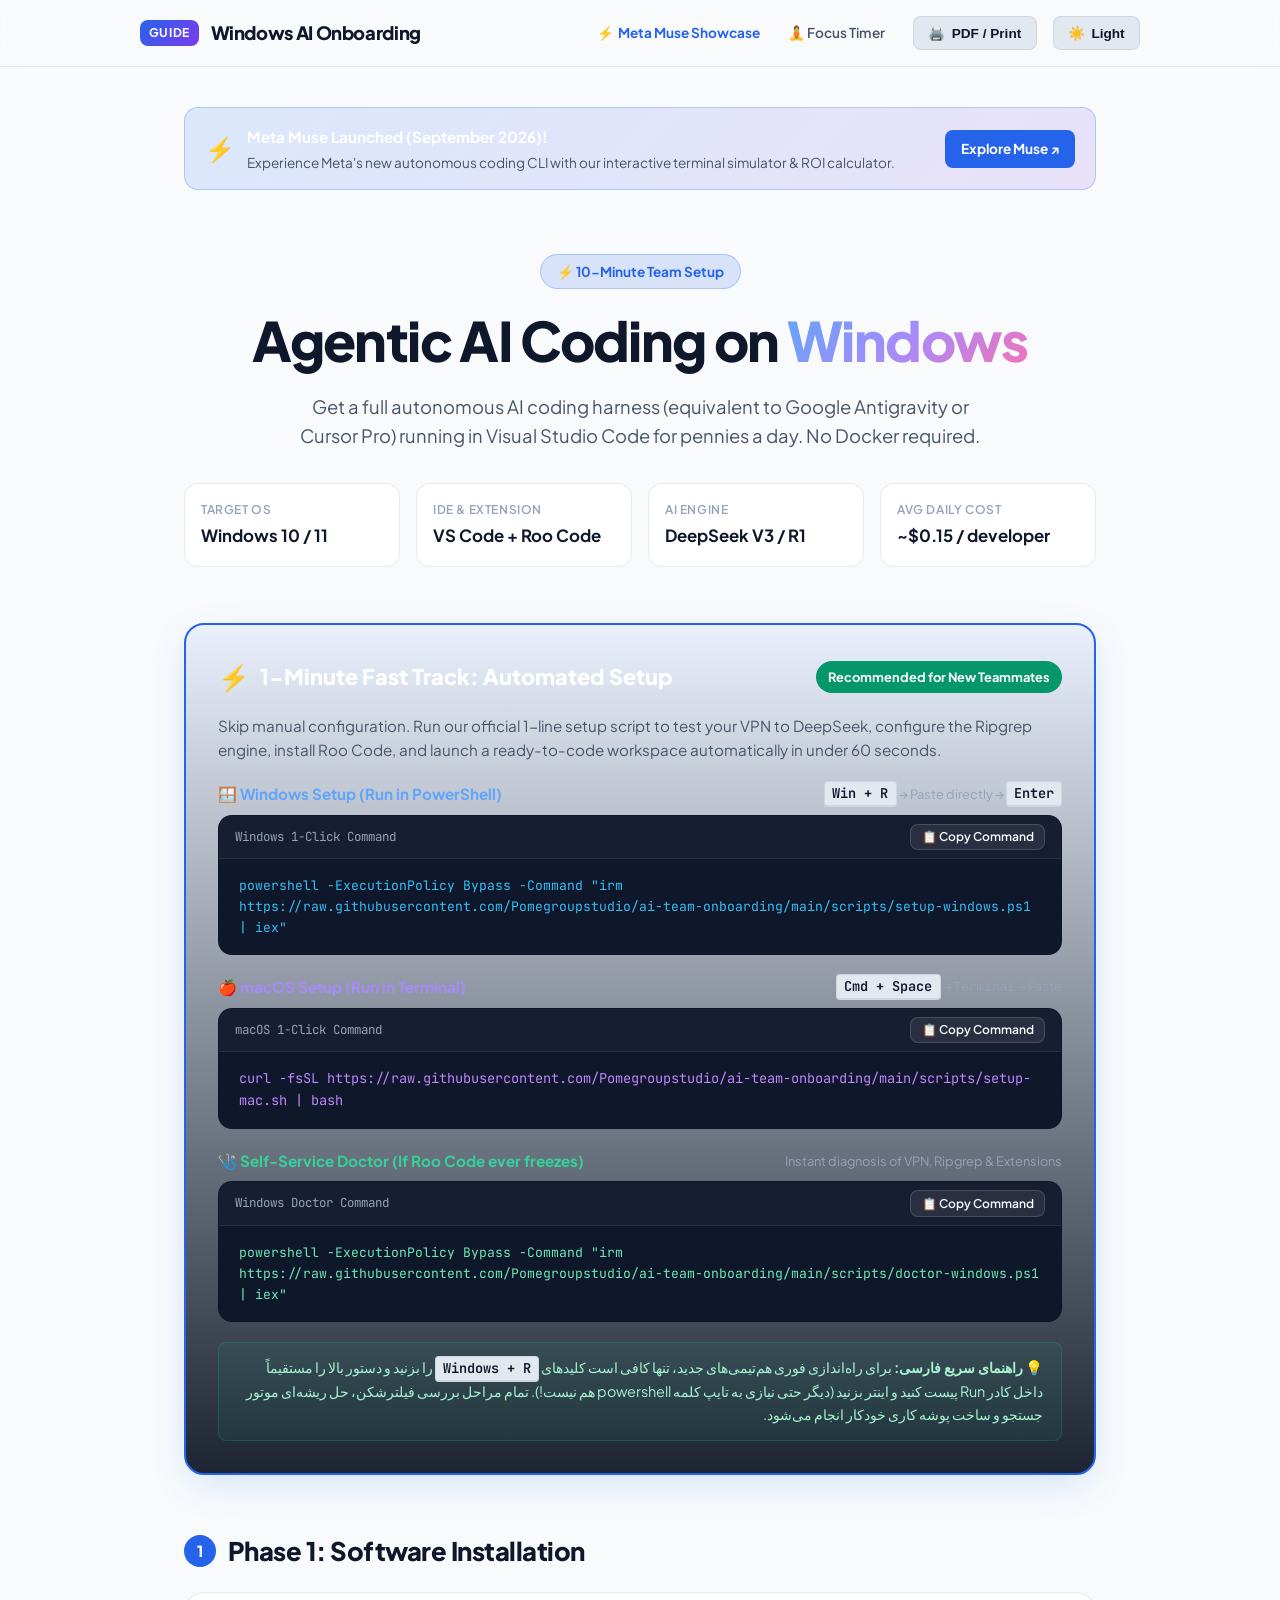
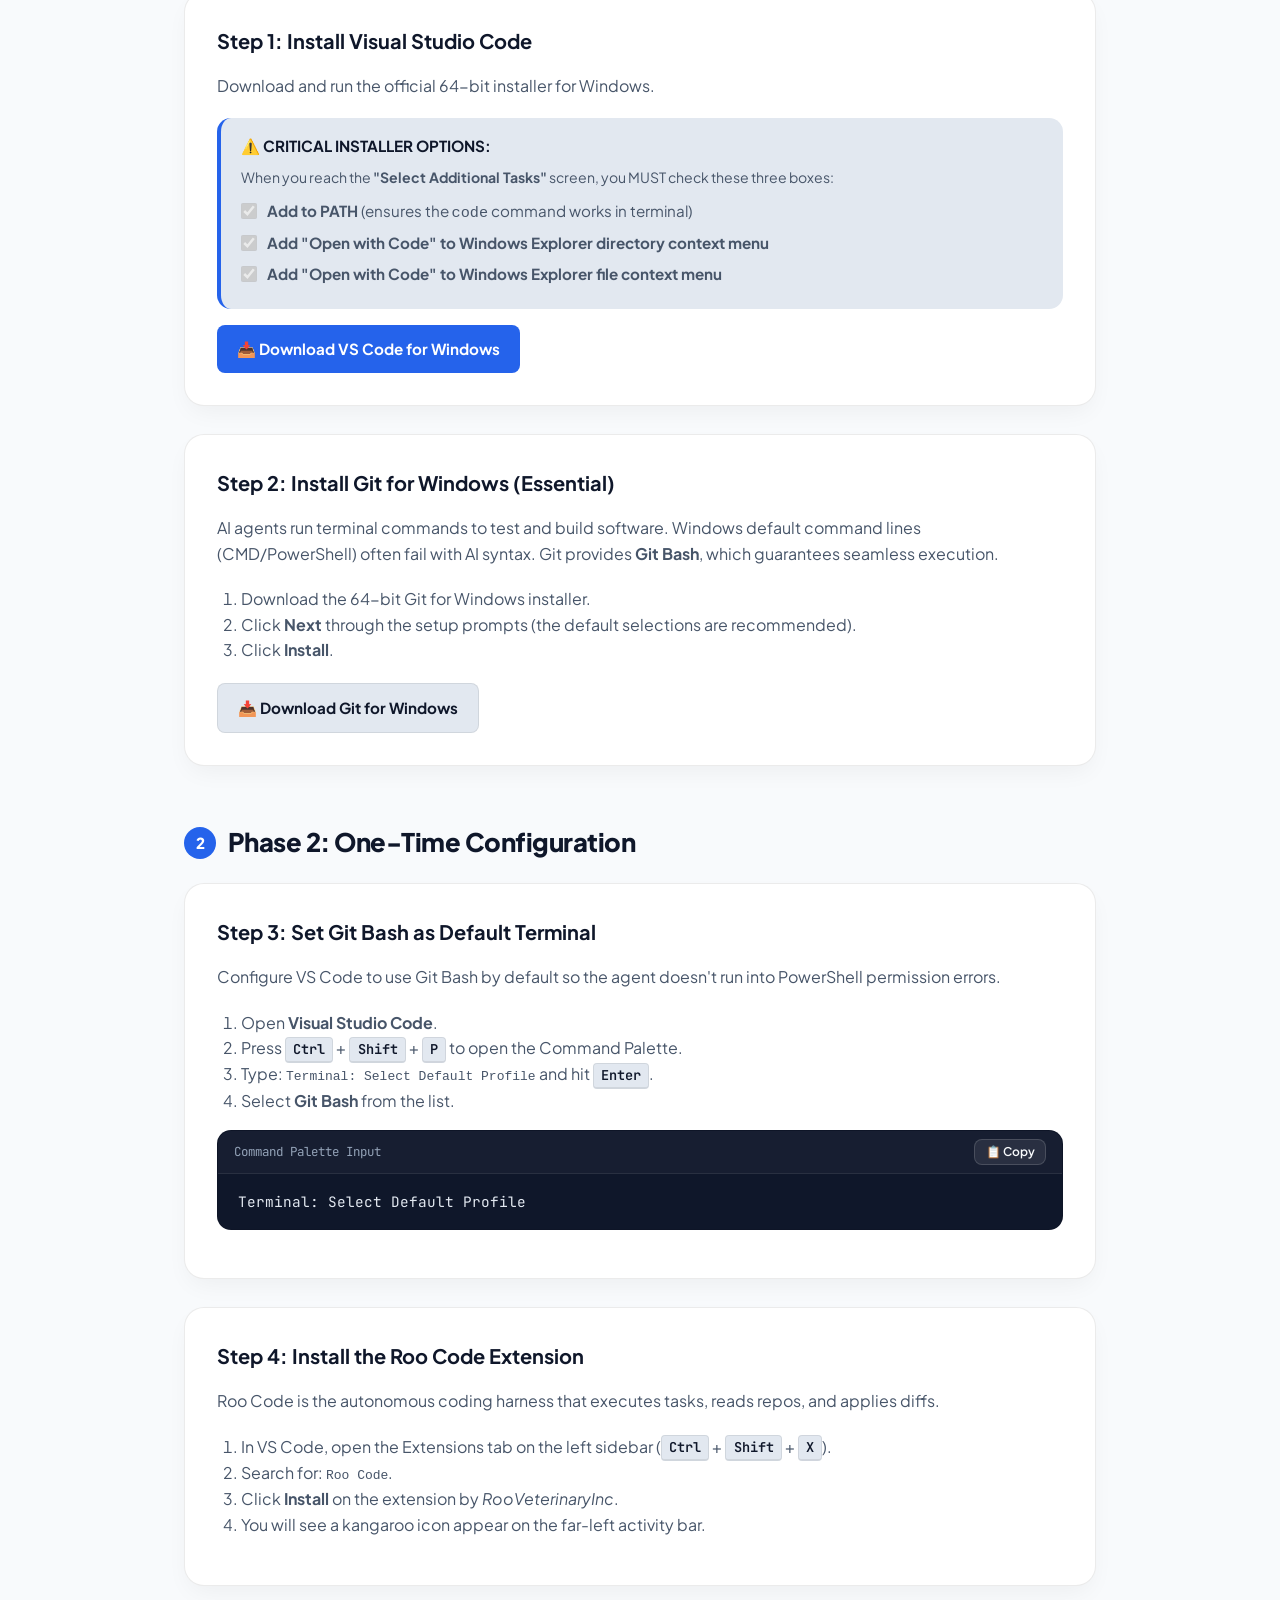
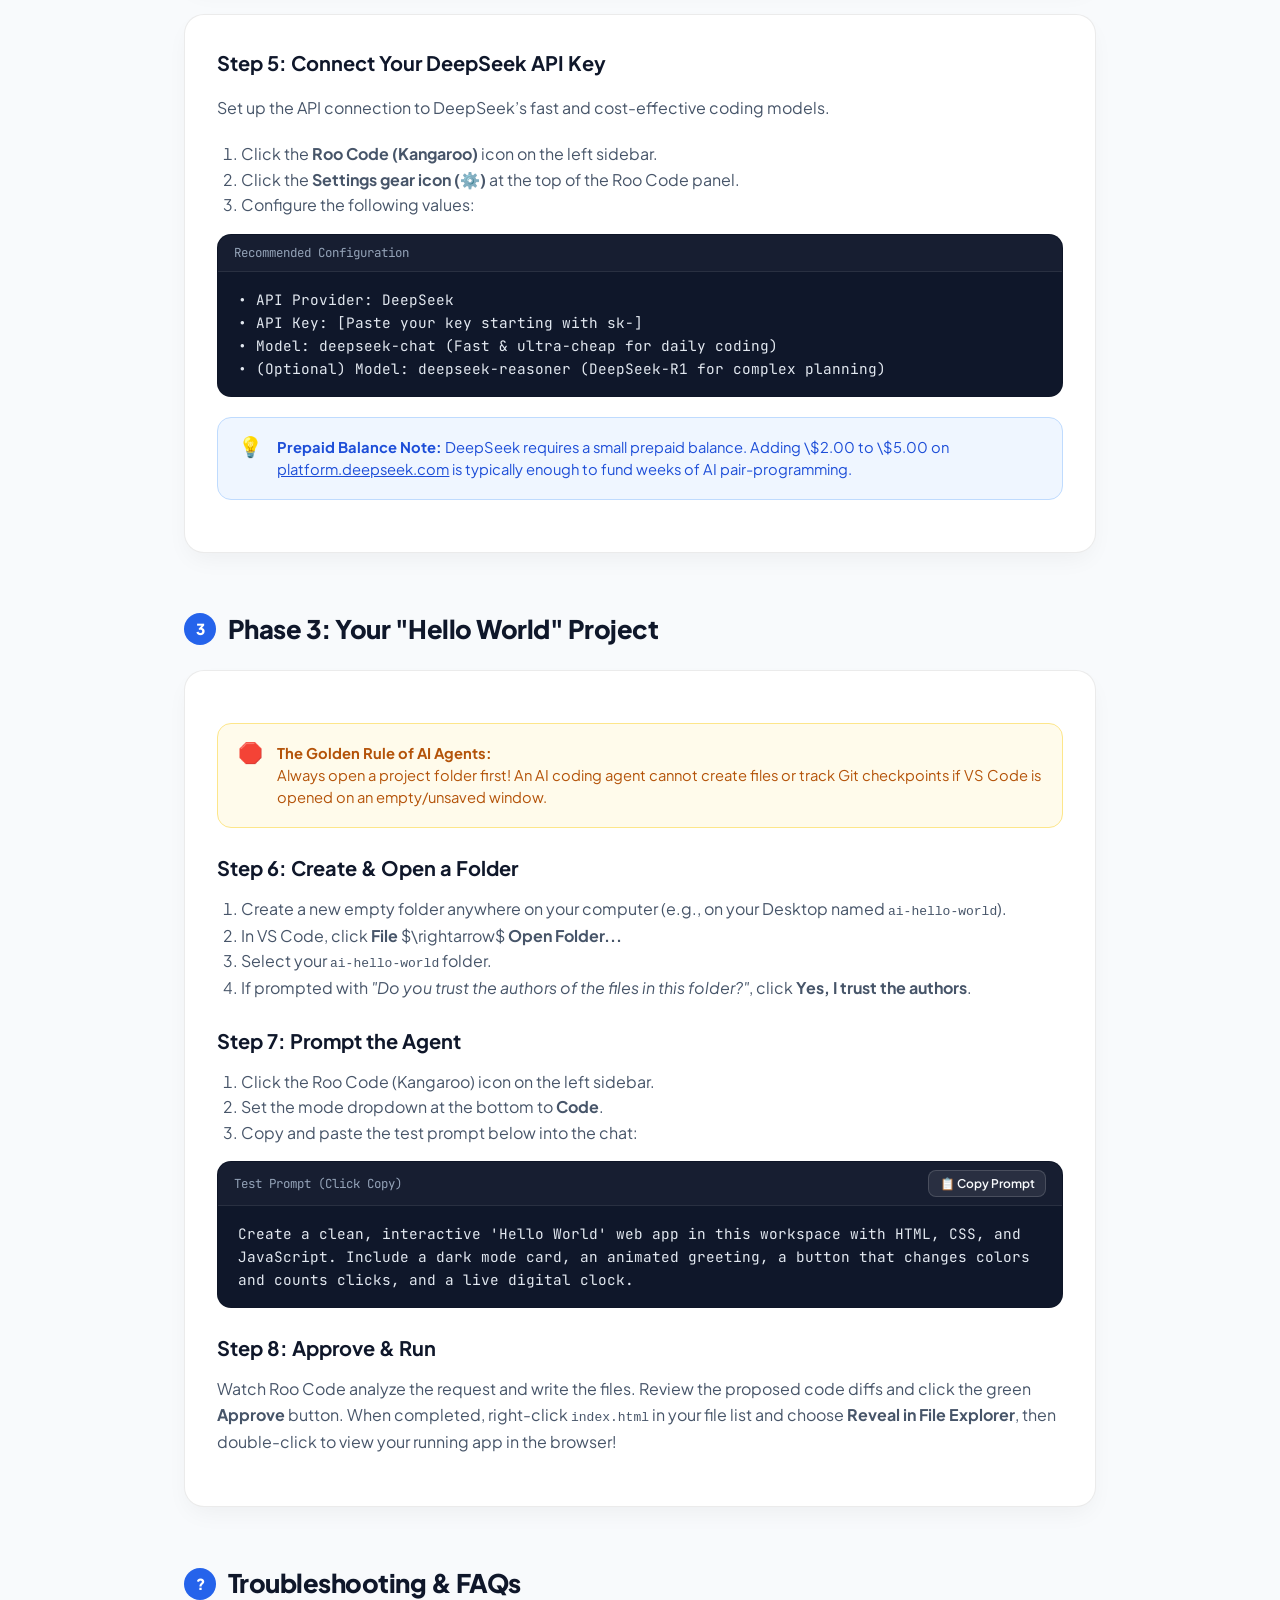
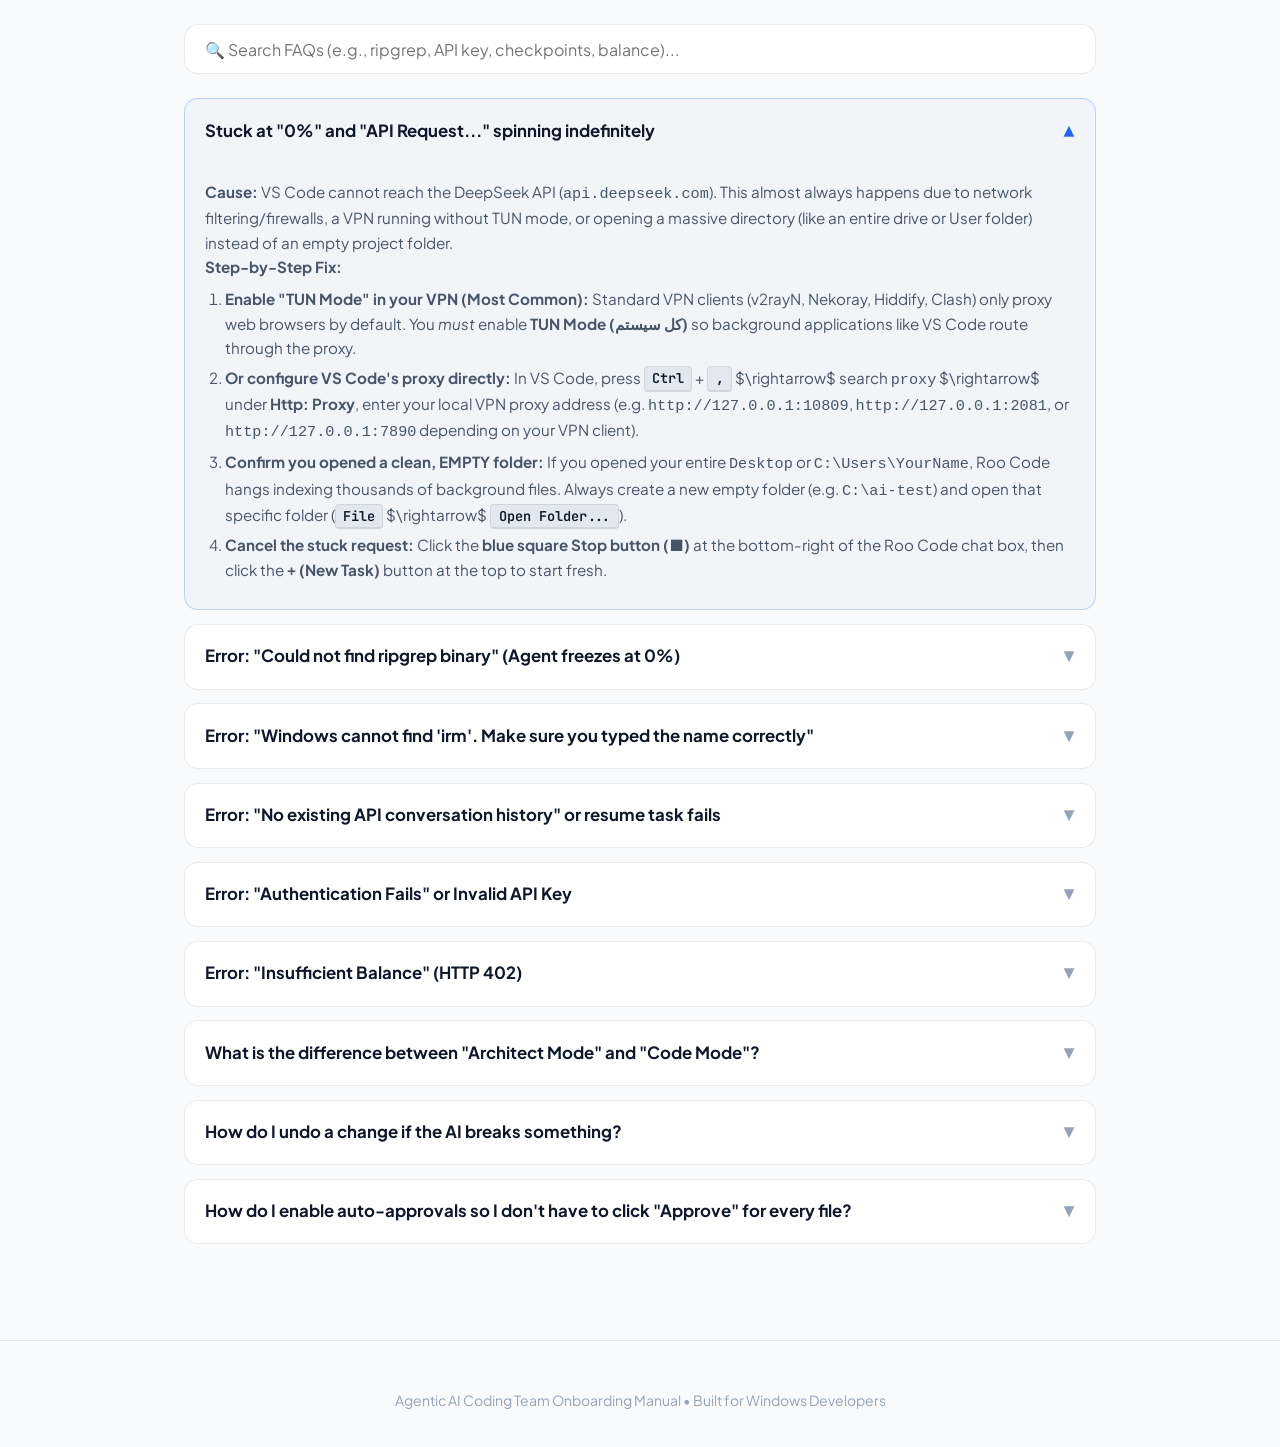
==== commit 00ff19e4: "Make Windows setup command universal for Win+R run dialog and add irm FAQ" ====
--- a/index.html
+++ b/index.html
@@ -637,14 +637,14 @@
       <div style="margin-bottom: 1.25rem;">
         <div style="display: flex; justify-content: space-between; align-items: center; margin-bottom: 0.5rem; flex-wrap: wrap; gap: 0.5rem;">
           <span style="font-weight: 700; font-size: 0.95rem; color: #60a5fa;">🪟 Windows Setup (Run in PowerShell)</span>
-          <span style="font-size: 0.8rem; color: var(--text-dim);"><kbd>Win + R</kbd> &rarr; <code>powershell</code> &rarr; Paste</span>
+          <span style="font-size: 0.8rem; color: var(--text-dim);"><kbd>Win + R</kbd> &rarr; Paste directly &rarr; <kbd>Enter</kbd></span>
         </div>
         <div class="code-block" style="margin: 0;">
           <div class="code-header">
             <span>Windows 1-Click Command</span>
-            <button class="btn-copy" onclick="copyText(this, &quot;irm https://raw.githubusercontent.com/Pomegroupstudio/ai-team-onboarding/main/scripts/setup-windows.ps1 | iex&quot;)">📋 Copy Command</button>
+            <button class="btn-copy" onclick="copyText(this, &quot;powershell -ExecutionPolicy Bypass -Command \&quot;irm https://raw.githubusercontent.com/Pomegroupstudio/ai-team-onboarding/main/scripts/setup-windows.ps1 | iex\&quot;&quot;)">📋 Copy Command</button>
           </div>
-          <div class="code-content" style="color: #38bdf8; font-size: 0.85rem;">irm https://raw.githubusercontent.com/Pomegroupstudio/ai-team-onboarding/main/scripts/setup-windows.ps1 | iex</div>
+          <div class="code-content" style="color: #38bdf8; font-size: 0.82rem;">powershell -ExecutionPolicy Bypass -Command "irm https://raw.githubusercontent.com/Pomegroupstudio/ai-team-onboarding/main/scripts/setup-windows.ps1 | iex"</div>
         </div>
       </div>
 
@@ -672,15 +672,15 @@
         <div class="code-block" style="margin: 0;">
           <div class="code-header">
             <span>Windows Doctor Command</span>
-            <button class="btn-copy" onclick="copyText(this, &quot;irm https://raw.githubusercontent.com/Pomegroupstudio/ai-team-onboarding/main/scripts/doctor-windows.ps1 | iex&quot;)">📋 Copy Command</button>
+            <button class="btn-copy" onclick="copyText(this, &quot;powershell -ExecutionPolicy Bypass -Command \&quot;irm https://raw.githubusercontent.com/Pomegroupstudio/ai-team-onboarding/main/scripts/doctor-windows.ps1 | iex\&quot;&quot;)">📋 Copy Command</button>
           </div>
-          <div class="code-content" style="color: #6ee7b7; font-size: 0.85rem;">irm https://raw.githubusercontent.com/Pomegroupstudio/ai-team-onboarding/main/scripts/doctor-windows.ps1 | iex</div>
+          <div class="code-content" style="color: #6ee7b7; font-size: 0.82rem;">powershell -ExecutionPolicy Bypass -Command "irm https://raw.githubusercontent.com/Pomegroupstudio/ai-team-onboarding/main/scripts/doctor-windows.ps1 | iex"</div>
         </div>
       </div>
 
       <!-- Persian Instructions Box -->
       <div style="background: rgba(16, 185, 129, 0.08); border: 1px solid rgba(16, 185, 129, 0.25); border-radius: var(--radius-sm); padding: 0.85rem 1.1rem; font-size: 0.9rem; color: #a7f3d0; line-height: 1.6; direction: rtl; text-align: right;">
-        💡 <strong>راهنمای سریع فارسی:</strong> برای اعضای جدید تیم، کافی است کلید‌های <kbd>Windows + R</kbd> را بزنید، بنویسید <code>powershell</code> و اینتر بزنید. سپس دستور ویندوز بالا را پیست کنید. تمام مراحل بررسی فیلترشکن، نصب ripgrep (جهت جلوگیری از فریز روی 0%)، افزونه Roo Code و ساخت پوشه پروژه در کمتر از ۱ دقیقه خودکار انجام می‌شود.
+        💡 <strong>راهنمای سریع فارسی:</strong> برای راه‌اندازی فوری هم‌تیمی‌های جدید، تنها کافی است کلید‌های <kbd>Windows + R</kbd> را بزنید و دستور بالا را مستقیماً داخل کادر Run پیست کنید و اینتر بزنید (دیگر حتی نیازی به تایپ کلمه powershell هم نیست!). تمام مراحل بررسی فیلترشکن، حل ریشه‌ای موتور جستجو و ساخت پوشه کاری خودکار انجام می‌شود.
       </div>
     </div>
 
@@ -896,9 +896,9 @@
           <div class="code-block" style="margin: 0.75rem 0;">
             <div class="code-header">
               <span>1-Click Automated Repair Command</span>
-              <button class="btn-copy" onclick="copyText(this, 'irm https://raw.githubusercontent.com/Pomegroupstudio/ai-team-onboarding/main/scripts/setup-windows.ps1 | iex')">📋 Copy Command</button>
+              <button class="btn-copy" onclick="copyText(this, 'powershell -ExecutionPolicy Bypass -Command \"irm https://raw.githubusercontent.com/Pomegroupstudio/ai-team-onboarding/main/scripts/setup-windows.ps1 | iex\"')">📋 Copy Command</button>
             </div>
-            <div class="code-content" style="font-size:0.85rem; color: #38bdf8;">irm https://raw.githubusercontent.com/Pomegroupstudio/ai-team-onboarding/main/scripts/setup-windows.ps1 | iex</div>
+            <div class="code-content" style="font-size:0.82rem; color: #38bdf8;">powershell -ExecutionPolicy Bypass -Command "irm https://raw.githubusercontent.com/Pomegroupstudio/ai-team-onboarding/main/scripts/setup-windows.ps1 | iex"</div>
           </div>
           <p style="font-size: 0.88rem; color: var(--text-dim); margin: 0.5rem 0 0.75rem;">
             This automated script detects all VS Code installations, copies <code>rg.exe</code> into all internal unpacked directories, adds it to your permanent User PATH, and verifies execution.
@@ -906,6 +906,27 @@
           <ol start="4">
             <li>Reopen VS Code, open your project folder, click <strong><code>+</code> (New Task)</strong> in Roo Code, and run your prompt!</li>
           </ol>
+        </div>
+      </details>
+
+      <details class="faq-item" name="faq">
+        <summary>
+          <span>Error: "Windows cannot find 'irm'. Make sure you typed the name correctly"</span>
+          <span class="faq-chevron">▼</span>
+        </summary>
+        <div class="faq-body">
+          <p><strong>Cause:</strong> You pasted a PowerShell command directly into the Windows <strong>Run</strong> dialog (<kbd>Win</kbd> + <kbd>R</kbd>). The Windows Run box only recognizes program executables (like <code>powershell.exe</code>), not internal PowerShell commands like <code>irm</code>.</p>
+          <p><strong>Instant Fix:</strong> Copy and paste this universal command directly into the <kbd>Win</kbd> + <kbd>R</kbd> box instead:</p>
+          <div class="code-block" style="margin: 0.75rem 0;">
+            <div class="code-header">
+              <span>Universal Run Dialog Command</span>
+              <button class="btn-copy" onclick="copyText(this, &quot;powershell -ExecutionPolicy Bypass -Command \&quot;irm https://raw.githubusercontent.com/Pomegroupstudio/ai-team-onboarding/main/scripts/setup-windows.ps1 | iex\&quot;&quot;)">📋 Copy Command</button>
+            </div>
+            <div class="code-content" style="font-size:0.82rem; color: #38bdf8;">powershell -ExecutionPolicy Bypass -Command "irm https://raw.githubusercontent.com/Pomegroupstudio/ai-team-onboarding/main/scripts/setup-windows.ps1 | iex"</div>
+          </div>
+          <p style="font-size: 0.88rem; color: var(--text-dim); margin-top: 0.25rem;">
+            By prefixing with <code>powershell -Command ...</code>, Windows launches PowerShell first, guaranteeing execution directly from the <kbd>Win</kbd> + <kbd>R</kbd> box without errors!
+          </p>
         </div>
       </details>
 
